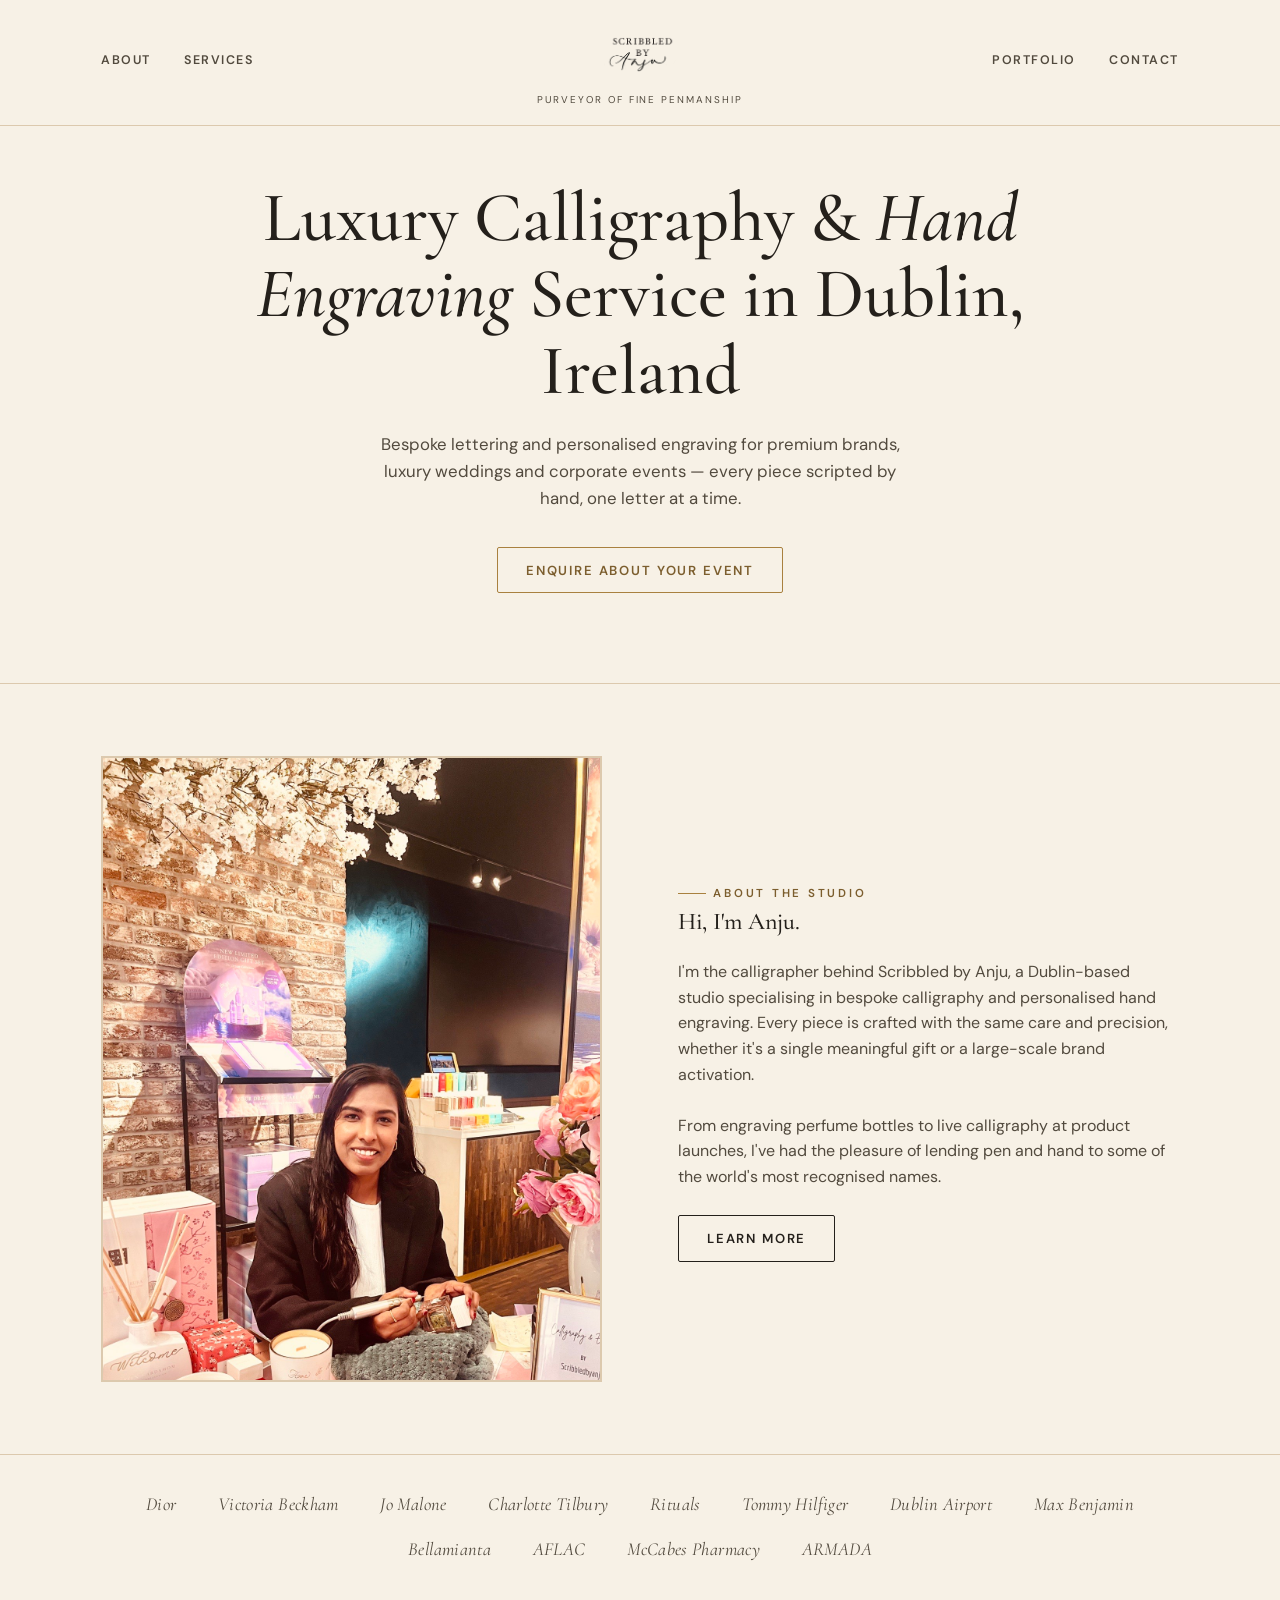
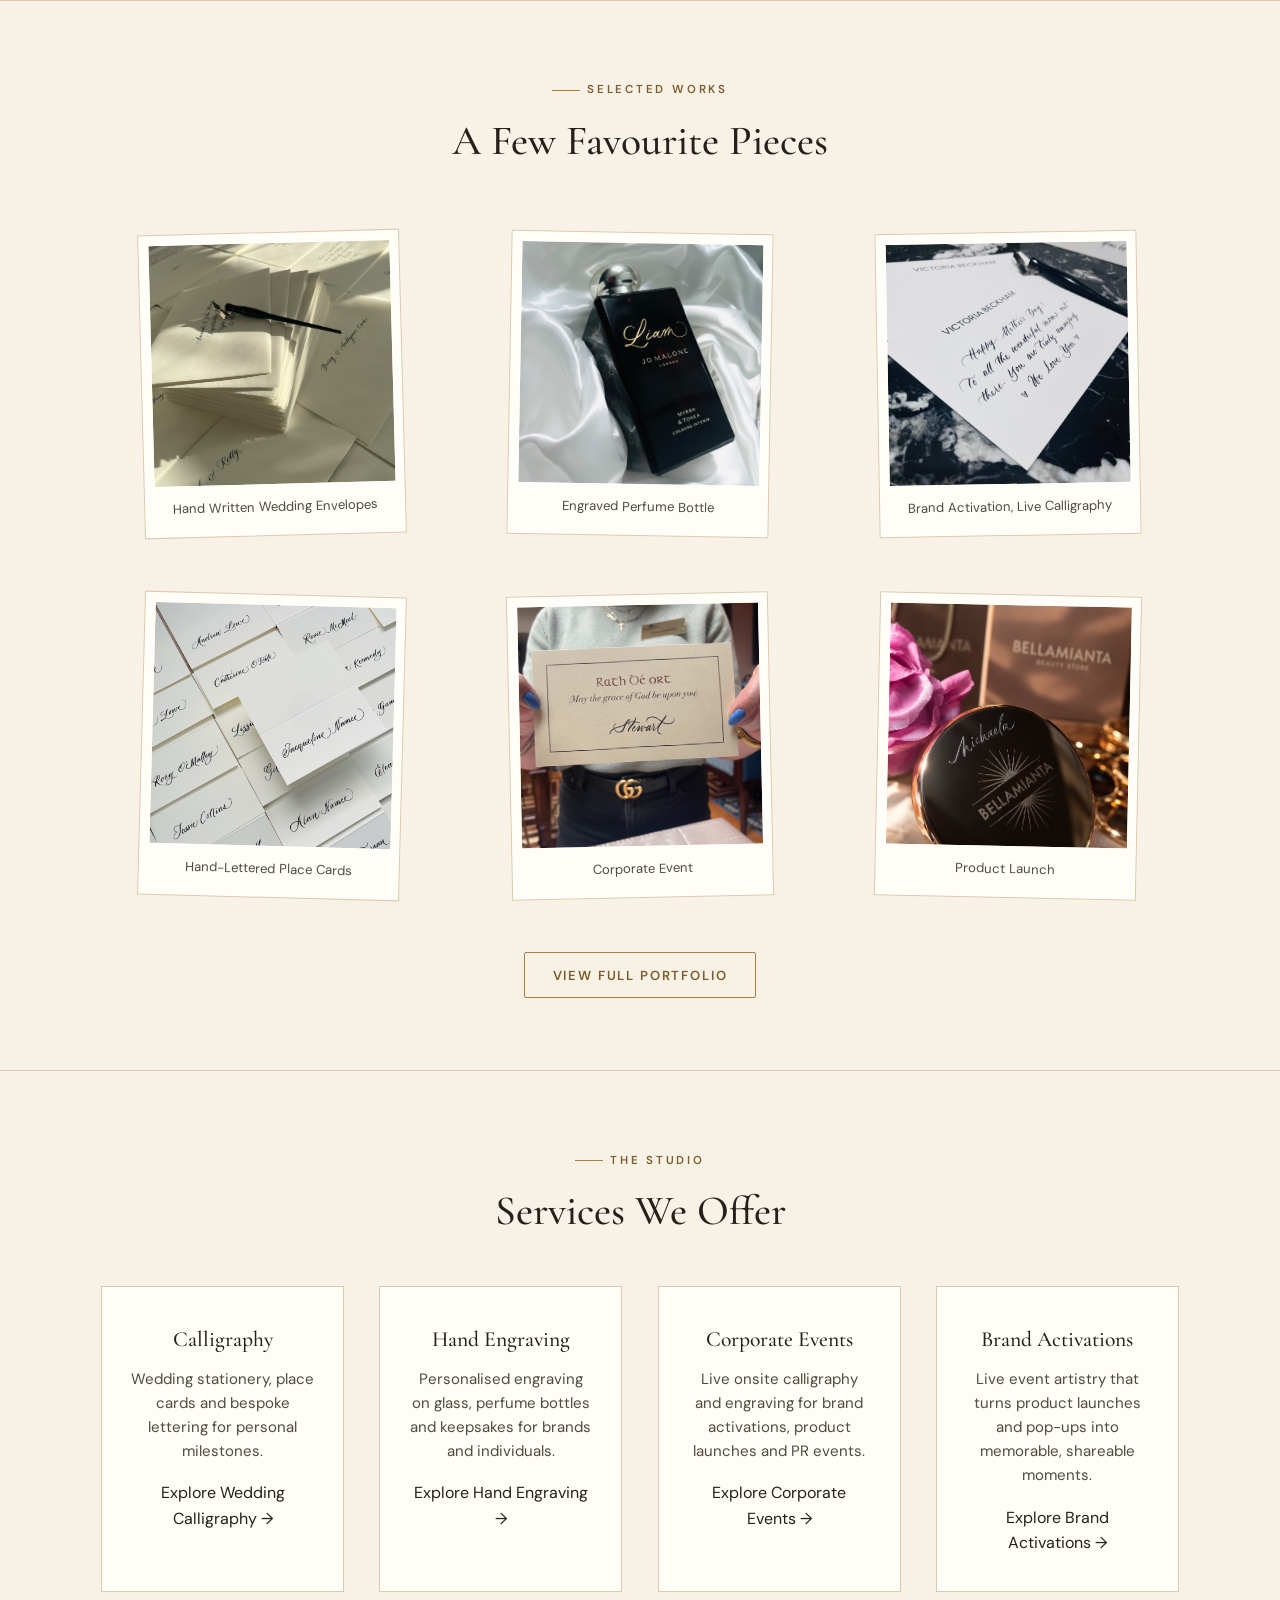
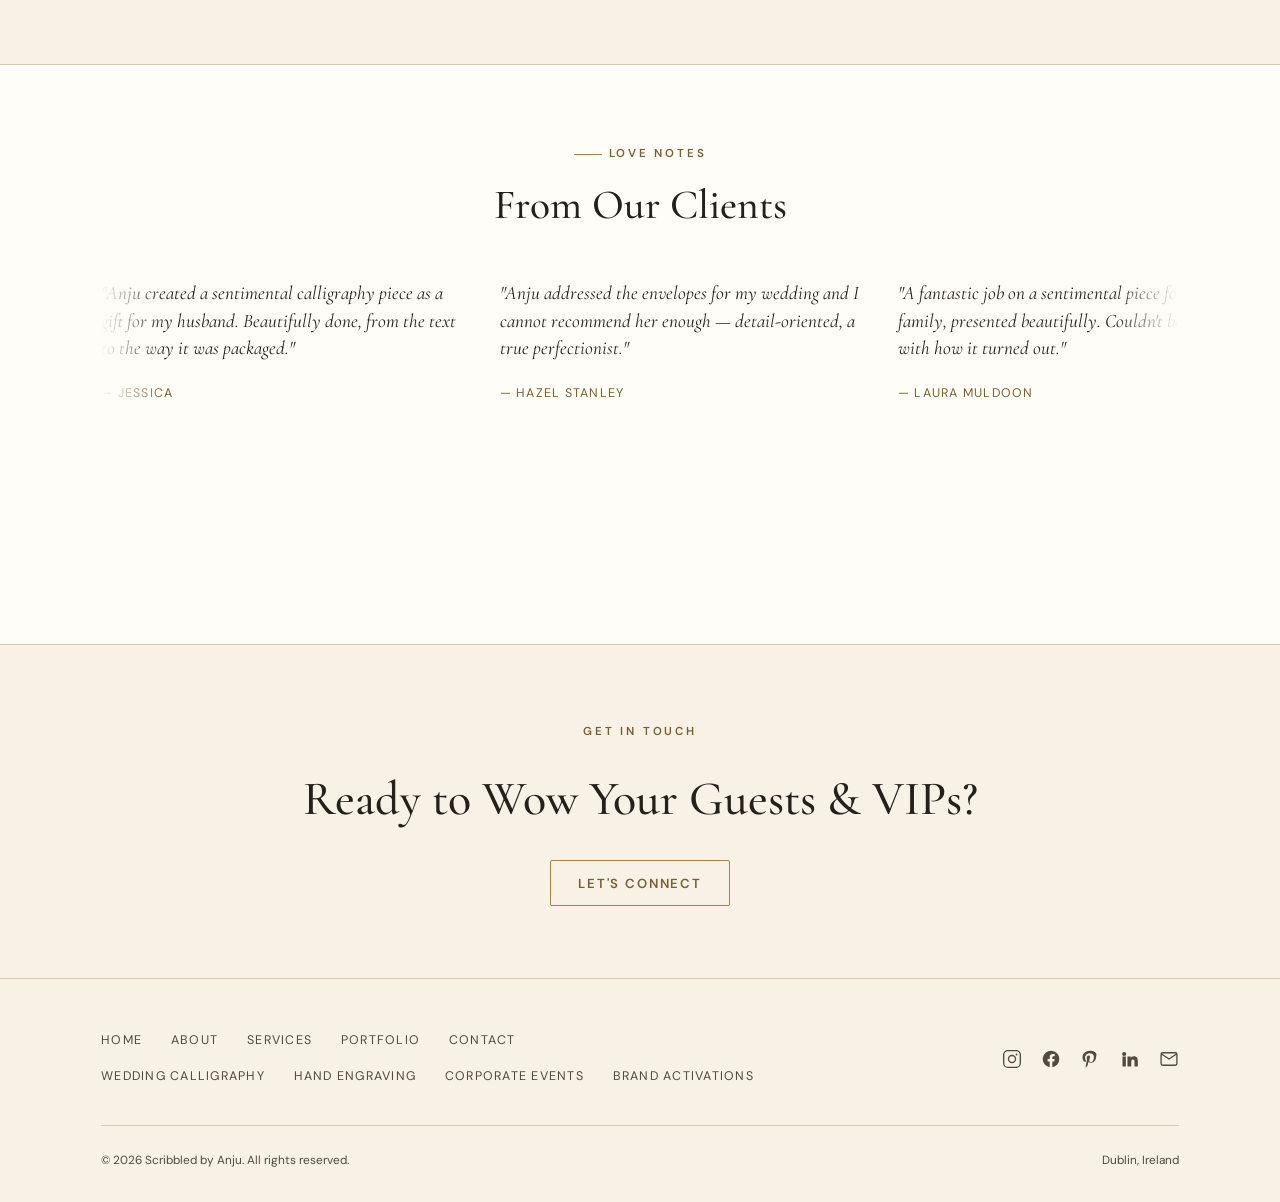
==== index.html @ 0cf523d5 "Add ARMADA to brand collaborators list" ====
<!doctype html>
<html lang="en">
<head>
<meta charset="UTF-8">
<meta name="viewport" content="width=device-width, initial-scale=1.0">
<!-- Google tag (gtag.js) -->
<script async src="https://www.googletagmanager.com/gtag/js?id=G-6YBCF7463E"></script>
<script>
  window.dataLayer = window.dataLayer || [];
  function gtag(){dataLayer.push(arguments);}
  gtag('js', new Date());
  gtag('config', 'G-6YBCF7463E');
</script>
<title>Scribbled by Anju — Luxury Calligraphy &amp; Hand Engraving</title>
<meta name="description" content="Bespoke calligraphy and hand engraving for Premium brands, Luxury weddings and Corporate Events. Based in Dublin, Ireland.">
<link rel="icon" type="image/png" href="assets/img/favicon.png">
<link rel="apple-touch-icon" href="assets/img/apple-touch-icon.png">
<meta property="og:type" content="website">
<meta property="og:site_name" content="Scribbled by Anju">
<meta property="og:title" content="Scribbled by Anju — Luxury Calligraphy &amp; Hand Engraving">
<meta property="og:description" content="Bespoke calligraphy and hand engraving for weddings, private clients and premium brands. Based in Dublin, Ireland.">
<meta property="og:image" content="https://www.scribbledbyanju.com/assets/img/downloaded/frontpage-live-event.jpg">
<meta property="og:url" content="https://www.scribbledbyanju.com/">
<meta name="twitter:card" content="summary_large_image">
<link rel="canonical" href="https://www.scribbledbyanju.com/">
<link rel="stylesheet" href="assets/css/style.css">
<script type="application/ld+json">
{
  "@context": "https://schema.org",
  "@type": "LocalBusiness",
  "@id": "https://www.scribbledbyanju.com/#business",
  "name": "Scribbled by Anju",
  "description": "Bespoke calligraphy and personalised hand engraving for premium brands, luxury weddings and corporate events. Based in Dublin, Ireland.",
  "image": "https://www.scribbledbyanju.com/assets/img/downloaded/frontpage-live-event.jpg",
  "logo": "https://www.scribbledbyanju.com/assets/img/downloaded/signature.jpg",
  "url": "https://www.scribbledbyanju.com/",
  "email": "hello@scribbledbyanju.com",
  "telephone": "+353892171814",
  "priceRange": "€€€",
  "areaServed": [
    { "@type": "City", "name": "Dublin" },
    { "@type": "Country", "name": "Ireland" }
  ],
  "address": {
    "@type": "PostalAddress",
    "addressLocality": "Newcastle",
    "addressRegion": "Co. Dublin",
    "addressCountry": "IE"
  },
  "geo": {
    "@type": "GeoCoordinates",
    "latitude": 53.2965,
    "longitude": -6.5305
  },
  "openingHoursSpecification": {
    "@type": "OpeningHoursSpecification",
    "dayOfWeek": ["Monday","Tuesday","Wednesday","Thursday","Friday","Saturday"],
    "opens": "09:00",
    "closes": "18:00"
  },
  "aggregateRating": {
    "@type": "AggregateRating",
    "ratingValue": "5.0",
    "reviewCount": "7"
  },
  "review": [
    {
      "@type": "Review",
      "reviewRating": { "@type": "Rating", "ratingValue": "5" },
      "author": { "@type": "Person", "name": "Jessica" },
      "reviewBody": "Anju created a sentimental calligraphy piece as a gift for my husband. Beautifully done, from the text to the way it was packaged."
    },
    {
      "@type": "Review",
      "reviewRating": { "@type": "Rating", "ratingValue": "5" },
      "author": { "@type": "Person", "name": "Hazel Stanley" },
      "reviewBody": "Anju addressed the envelopes for my wedding and I cannot recommend her enough — detail-oriented, a true perfectionist."
    },
    {
      "@type": "Review",
      "reviewRating": { "@type": "Rating", "ratingValue": "5" },
      "author": { "@type": "Person", "name": "Laura Muldoon" },
      "reviewBody": "A fantastic job on a sentimental piece for my family, presented beautifully. Couldn't be happier with how it turned out."
    },
    {
      "@type": "Review",
      "reviewRating": { "@type": "Rating", "ratingValue": "5" },
      "author": { "@type": "Person", "name": "Lincy KS" },
      "reviewBody": "Absolutely in love with this hand-engraved perfume! The detailing is so beautiful and personal — perfect as a birthday gift."
    },
    {
      "@type": "Review",
      "reviewRating": { "@type": "Rating", "ratingValue": "5" },
      "author": { "@type": "Person", "name": "Serah" },
      "reviewBody": "I was looking for something different and that's when I approached Anju to do my son's baptism invitation. It came out very well and received many enquiries."
    },
    {
      "@type": "Review",
      "reviewRating": { "@type": "Rating", "ratingValue": "5" },
      "author": { "@type": "Person", "name": "Anand Ashok" },
      "reviewBody": "Beautiful and elegant calligraphy! Anju's work is so creative and professional, perfect for any occasion."
    },
    {
      "@type": "Review",
      "reviewRating": { "@type": "Rating", "ratingValue": "5" },
      "author": { "@type": "Person", "name": "Yareli" },
      "reviewBody": "Anju personalised a water glass for every guest at our wedding, and the result was nothing short of extraordinary — our guests were absolutely floored! Planning our wedding in Ireland from the United States meant trusting vendors from afar, and she was an absolute dream to work with, professional, talented and genuinely invested in making our day special."
    }
  ],
  "sameAs": [
    "https://www.instagram.com/scribbledbyanju",
    "https://www.facebook.com/share/1Ez8Nd4Cek/",
    "https://in.pinterest.com/scribbledbyanju",
    "https://ie.linkedin.com/in/anju-aakash-aba3a1284"
  ]
}
</script>
<script type="application/ld+json">
{
  "@context": "https://schema.org",
  "@type": "WebSite",
  "name": "Scribbled by Anju",
  "url": "https://www.scribbledbyanju.com/"
}
</script>
<script type="application/ld+json">
{
  "@context": "https://schema.org",
  "@type": "BreadcrumbList",
  "itemListElement": [
    {
      "@type": "ListItem",
      "position": 1,
      "name": "Home",
      "item": "https://www.scribbledbyanju.com/"
    }
  ]
}
</script>
</head>
<body>

<header class="site-header">
  <div class="wrap header-inner">
    <div class="nav-group left">
      <a href="/about">About</a>
      <a href="/services">Services</a>
    </div>
    <a href="/" class="brand-mark">
      <span class="monogram monogram-logo"><img src="assets/img/downloaded/signature.jpg" alt="Scribbled by Anju logo" loading="lazy" width="600" height="300"></span>
      <span class="brand-sub">Purveyor of Fine Penmanship</span>
    </a>
    <div class="nav-group right">
      <a href="/portfolio">Portfolio</a>
      <a href="/contact">Contact</a>
    </div>
    <button class="nav-toggle" aria-label="Toggle menu"><span></span><span></span><span></span></button>
  </div>
</header>

<main>

  <section class="hero">
    <div class="wrap">
      <h1>Luxury Calligraphy &amp; <em>Hand Engraving</em> Service in Dublin, Ireland</h1>
      <p class="lede">Bespoke lettering and personalised engraving for premium brands, luxury weddings and corporate events — every piece scripted by hand, one letter at a time.</p>
      <a href="/contact" class="btn btn-gold">Enquire About Your Event</a>
    </div>
  </section>

  <hr class="divider">

  <section class="reveal">
    <div class="wrap split">
      <div class="media">
        <div class="ph ph-photo">
          <img src="assets/img/downloaded/brand-activation.jpg" alt="Anju at work, live event calligraphy" loading="lazy" width="1396" height="1600">
        </div>
      </div>
      <div class="copy">
        <span class="eyebrow">About the Studio</span>
        <h2>Hi, I'm Anju.</h2>
        <p>I'm the calligrapher behind Scribbled by Anju, a Dublin-based studio specialising in bespoke calligraphy and personalised hand engraving. Every piece is crafted with the same care and precision, whether it's a single meaningful gift or a large-scale brand activation.</p>
        <p>From engraving perfume bottles to live calligraphy at product launches, I've had the pleasure of lending pen and hand to some of the world's most recognised names.</p>
        <a href="/services" class="btn">Learn More</a>
      </div>
    </div>
  </section>

  <section class="press-strip reveal">
    <div class="wrap">
      <span>Dior</span>
      <span>Victoria Beckham</span>
      <span>Jo Malone</span>
      <span>Charlotte Tilbury</span>
      <span>Rituals</span>
      <span>Tommy Hilfiger</span>
      <span>Dublin Airport</span>
      <span>Max Benjamin</span>
      <span>Bellamianta</span>
      <span>AFLAC</span>
      <span>McCabes Pharmacy</span>
      <span>ARMADA</span>
    </div>
  </section>

  <section class="reveal">
    <div class="wrap">
      <div class="section-head" style="text-align:center;">
        <span class="eyebrow" style="justify-content:center;">Selected Works</span>
        <h2>A Few Favourite Pieces</h2>
      </div>
      <div class="works-grid">
        <figure class="work-card" style="--tilt:-1.5deg;">
          <div class="ph ph-photo"><img src="assets/img/downloaded/wedding-envelopes-calligraphy.jpg" alt="Wedding envelope calligraphy" loading="lazy" width="1200" height="1600"></div>
          <figcaption>Hand Written Wedding Envelopes</figcaption>
        </figure>
        <figure class="work-card" style="--tilt:1deg;">
          <div class="ph ph-photo"><img src="assets/img/downloaded/hand-engraved-perfume-bottle.jpg" alt="Engraved perfume bottle" loading="lazy" width="1200" height="1600"></div>
          <figcaption>Engraved Perfume Bottle</figcaption>
        </figure>
        <figure class="work-card" style="--tilt:-1deg;">
          <div class="ph ph-photo"><img src="assets/img/downloaded/live-calligraphy-brand-activation.jpg" alt="Live calligraphy at a brand activation event in Dublin" loading="lazy" width="1271" height="1600"></div>
          <figcaption>Brand Activation, Live Calligraphy</figcaption>
        </figure>
        <figure class="work-card" style="--tilt:1.5deg;">
          <div class="ph ph-photo"><img src="assets/img/downloaded/calligraphy-place-card.jpg" alt="Hand-lettered place cards" loading="lazy" width="1600" height="1600"></div>
          <figcaption>Hand-Lettered Place Cards</figcaption>
        </figure>
        <figure class="work-card" style="--tilt:-1.2deg;">
          <div class="ph ph-photo"><img src="assets/img/downloaded/corporate-event.jpg" alt="Corporate event calligraphy and gifting in Ireland" loading="lazy" width="1600" height="1200"></div>
          <figcaption>Corporate Event</figcaption>
        </figure>
        <figure class="work-card" style="--tilt:1.2deg;">
          <div class="ph ph-photo"><img src="assets/img/downloaded/product-launch-dublin.jpg" alt="Product launch in Dublin" loading="lazy" width="1066" height="1600"></div>
          <figcaption>Product Launch</figcaption>
        </figure>
      </div>
      <div style="text-align:center; margin-top:2.4rem;">
        <a href="/portfolio" class="btn btn-gold">View Full Portfolio</a>
      </div>
    </div>
  </section>

  <hr class="divider">

  <section class="reveal">
    <div class="wrap">
      <div class="section-head" style="text-align:center;">
        <span class="eyebrow" style="justify-content:center;">The Studio</span>
        <h2>Services We Offer</h2>
      </div>
      <div class="services-grid cols-4">
        <div class="service-card">
          <h3>Calligraphy</h3>
          <p>Wedding stationery, place cards and bespoke lettering for personal milestones.</p>
          <a href="/wedding-calligraphy">Explore Wedding Calligraphy →</a>
        </div>
        <div class="service-card">
          <h3>Hand Engraving</h3>
          <p>Personalised engraving on glass, perfume bottles and keepsakes for brands and individuals.</p>
          <a href="/hand-engraving">Explore Hand Engraving →</a>
        </div>
        <div class="service-card">
          <h3>Corporate Events</h3>
          <p>Live onsite calligraphy and engraving for brand activations, product launches and PR events.</p>
          <a href="/corporate-events">Explore Corporate Events →</a>
        </div>
        <div class="service-card">
          <h3>Brand Activations</h3>
          <p>Live event artistry that turns product launches and pop-ups into memorable, shareable moments.</p>
          <a href="/brand-activations">Explore Brand Activations →</a>
        </div>
      </div>
    </div>
  </section>

  <section class="testimonial-strip reveal">
    <div class="wrap">
      <div class="section-head" style="text-align:center;">
        <span class="eyebrow" style="justify-content:center;">Love Notes</span>
        <h2>From Our Clients</h2>
      </div>
      <div class="reviews-carousel" aria-label="Client reviews">
        <div class="reviews-track">
          <div class="t-card">
            <blockquote>"Anju created a sentimental calligraphy piece as a gift for my husband. Beautifully done, from the text to the way it was packaged."</blockquote>
            <cite>— Jessica</cite>
          </div>
          <div class="t-card">
            <blockquote>"Anju addressed the envelopes for my wedding and I cannot recommend her enough — detail-oriented, a true perfectionist."</blockquote>
            <cite>— Hazel Stanley</cite>
          </div>
          <div class="t-card">
            <blockquote>"A fantastic job on a sentimental piece for my family, presented beautifully. Couldn't be happier with how it turned out."</blockquote>
            <cite>— Laura Muldoon</cite>
          </div>
          <div class="t-card">
            <blockquote>"Absolutely in love with this hand-engraved perfume! ✨ The detailing is so beautiful and personal — perfect as a birthday gift. Thank you for turning something simple into such a meaningful keepsake. Highly recommended!"</blockquote>
            <cite>— Lincy KS</cite>
          </div>
          <div class="t-card">
            <blockquote>"I was looking for something different and that's when I approached Anju to do my son's baptism invitation. Thank you for your time & effort — your dedication is truly appreciated! It came out very well and received many enquiries."</blockquote>
            <cite>— Serah</cite>
          </div>
          <div class="t-card">
            <blockquote>"Beautiful and elegant calligraphy! Anju's work is so creative and professional, perfect for any occasion. Highly recommended!"</blockquote>
            <cite>— Anand Ashok</cite>
          </div>
          <div class="t-card">
            <blockquote>"Anju personalised a water glass for every guest at our wedding, and the result was nothing short of extraordinary — our guests were absolutely floored! Planning our wedding in Ireland from the United States meant trusting vendors from afar, and she was an absolute dream to work with, professional, talented and genuinely invested in making our day special. Thank you, Anju, for creating something our guests will treasure."</blockquote>
            <cite>— Yareli</cite>
          </div>
        </div>
      </div>
    </div>
  </section>

  <section class="cta-band reveal">
    <div class="wrap">
      <span class="eyebrow">Get in Touch</span>
      <h2>Ready to Wow Your Guests &amp; VIPs?</h2>
      <a href="/contact" class="btn btn-gold">Let's Connect</a>
    </div>
  </section>

</main>

<footer class="site-footer">
  <div class="wrap">
    <div class="footer-grid">
      <div class="footer-nav-col">
        <nav class="footer-nav" aria-label="Footer">
          <a href="/">Home</a>
          <a href="/about">About</a>
          <a href="/services">Services</a>
          <a href="/portfolio">Portfolio</a>
          <a href="/contact">Contact</a>
        </nav>
        <nav class="footer-services" aria-label="Our Services">
          <a href="/wedding-calligraphy">Wedding Calligraphy</a>
          <a href="/hand-engraving">Hand Engraving</a>
          <a href="/corporate-events">Corporate Events</a>
          <a href="/brand-activations">Brand Activations</a>
        </nav>
      </div>
      <div class="footer-social">
        <a href="https://www.instagram.com/scribbledbyanju" target="_blank" rel="noopener" aria-label="Instagram">
          <svg viewBox="0 0 24 24" width="20" height="20" fill="none" stroke="currentColor" stroke-width="1.6" stroke-linecap="round" stroke-linejoin="round"><rect x="2" y="2" width="20" height="20" rx="5"/><circle cx="12" cy="12" r="4.2"/><circle cx="17.4" cy="6.6" r="1.1" fill="currentColor" stroke="none"/></svg>
        </a>
        <a href="https://www.facebook.com/share/1Ez8Nd4Cek/" target="_blank" rel="noopener" aria-label="Facebook">
          <svg viewBox="0 0 24 24" width="20" height="20" fill="currentColor"><path d="M22 12a10 10 0 1 0-11.56 9.88v-6.99H7.9V12h2.54V9.8c0-2.5 1.49-3.89 3.77-3.89 1.09 0 2.24.2 2.24.2v2.46h-1.26c-1.24 0-1.63.77-1.63 1.56V12h2.78l-.44 2.89h-2.34v6.99A10 10 0 0 0 22 12z"/></svg>
        </a>
        <a href="https://in.pinterest.com/scribbledbyanju" target="_blank" rel="noopener" aria-label="Pinterest">
          <svg viewBox="0 0 24 24" width="20" height="20" fill="currentColor"><path d="M12 2C6.5 2 3 5.6 3 9.9c0 2.6 1 4.9 3.1 5.8.3.1.6 0 .7-.4l.3-1.1c.1-.3 0-.5-.2-.7-.6-.7-.9-1.5-.9-2.7 0-2.9 2.2-5.6 5.8-5.6 3.2 0 4.9 1.9 4.9 4.5 0 3.4-1.5 6.2-3.7 6.2-1.2 0-2.2-1-1.9-2.3.3-1.5.9-3 .9-4.1 0-.9-.5-1.7-1.6-1.7-1.3 0-2.3 1.3-2.3 3.1 0 1.1.4 1.9.4 1.9l-1.5 6.3c-.3 1.3-.1 2.9 0 3.1 0 .1.2.1.3 0 .1-.2 1.7-2.1 2.2-4l.8-3.1c.4.8 1.6 1.5 2.8 1.5 3.7 0 6.3-3.4 6.3-7.9C21 5.1 17.8 2 12 2z"/></svg>
        </a>
        <a href="https://ie.linkedin.com/in/anju-aakash-aba3a1284" target="_blank" rel="noopener" aria-label="LinkedIn">
          <svg viewBox="0 0 24 24" width="20" height="20" fill="currentColor"><path d="M4.98 3.5a2.5 2.5 0 1 1 0 5 2.5 2.5 0 0 1 0-5zM3 9h4v12H3zM9 9h3.8v1.7h.05c.53-1 1.83-2.05 3.77-2.05 4.03 0 4.78 2.65 4.78 6.1V21h-4v-5.4c0-1.29-.02-2.95-1.8-2.95-1.8 0-2.07 1.4-2.07 2.85V21H9z"/></svg>
        </a>
        <a href="mailto:hello@scribbledbyanju.com" aria-label="Email">
          <svg viewBox="0 0 24 24" width="20" height="20" fill="none" stroke="currentColor" stroke-width="1.6" stroke-linecap="round" stroke-linejoin="round"><rect x="2.5" y="4.5" width="19" height="15" rx="2"/><path d="m3 6 9 6 9-6"/></svg>
        </a>
      </div>
    </div>
    <div class="footer-bottom">
      <span>© 2026 Scribbled by Anju. All rights reserved.</span>
      <span>Dublin, Ireland</span>
    </div>
  </div>
</footer>

<script src="assets/js/main.js"></script>
</body>
</html>
---- assets/css/style.css ----
/* =========================================================
   Scribbled by Anju — shared styles
   Palette: ivory + antique gold, Lumière-inspired
   Type: Cormorant Garamond (display) + DM Sans (body/utility)
   ========================================================= */

@import url('https://fonts.googleapis.com/css2?family=Cormorant+Garamond:ital,wght@0,400;0,500;0,600;1,400;1,500&family=DM+Sans:wght@400;500;600&display=swap');

:root{
  --ivory:      #F7F1E6;
  --paper:      #FFFDF8;
  --ink:        #24201B;
  --ink-soft:   #524A3E;
  --gold:       #A9813F;
  --gold-deep:  #7C5E2E;
  --line:       #DCC9AE;

  --display: 'Cormorant Garamond', Georgia, serif;
  --body:    'DM Sans', -apple-system, BlinkMacSystemFont, sans-serif;

  --maxw: 1180px;
  --pad: clamp(1.25rem, 4vw, 4rem);
}

*,*::before,*::after{ box-sizing:border-box; }
html{ scroll-behavior:smooth; }
body{
  margin:0;
  background:var(--ivory);
  color:var(--ink);
  font-family:var(--body);
  font-size:16px;
  line-height:1.6;
  -webkit-font-smoothing:antialiased;
}

@media (prefers-reduced-motion: reduce){
  html{ scroll-behavior:auto; }
  *,*::before,*::after{ animation-duration:0.001ms !important; animation-iteration-count:1 !important; transition-duration:0.001ms !important; }
}

img{ max-width:100%; display:block; }
a{ color:inherit; text-decoration:none; }
button{ font-family:inherit; }

.wrap{ max-width:var(--maxw); margin-inline:auto; padding-inline:var(--pad); }

h1,h2,h3{ font-family:var(--display); font-weight:500; margin:0; color:var(--ink); }

.eyebrow{
  display:inline-flex; align-items:center; gap:.6em;
  font-family:var(--body); font-size:.72rem; font-weight:600;
  letter-spacing:.24em; text-transform:uppercase; color:var(--gold-deep);
}
.eyebrow::before{ content:''; width:28px; height:1px; background:var(--gold); }

.btn{
  display:inline-block; padding:.9em 2.1em;
  font-family:var(--body); font-size:.82rem; font-weight:600;
  letter-spacing:.14em; text-transform:uppercase;
  border:1px solid var(--ink); color:var(--ink);
  border-radius:2px; transition:background .35s ease, color .35s ease, border-color .35s ease;
}
.btn:hover{ background:var(--ink); color:var(--ivory); }
.btn.btn-gold{ border-color:var(--gold); color:var(--gold-deep); }
.btn.btn-gold:hover{ background:var(--gold); border-color:var(--gold); color:var(--paper); }

:focus-visible{ outline:2px solid var(--gold-deep); outline-offset:3px; }

/* ---------- Header ---------- */
.site-header{
  position:sticky; top:0; z-index:50;
  background:rgba(247,241,230,.92); backdrop-filter:blur(6px);
  border-bottom:1px solid var(--line);
}
.header-inner{
  display:flex; align-items:center; justify-content:space-between;
  padding-block:1.1rem; gap:1rem;
}
.nav-group{ display:flex; gap:2.1rem; flex:1; }
.nav-group.right{ justify-content:flex-end; }
.nav-group a{
  font-size:.78rem; letter-spacing:.12em; text-transform:uppercase; font-weight:600;
  color:var(--ink-soft); position:relative; padding-bottom:4px;
}
.nav-group a::after{
  content:''; position:absolute; left:0; bottom:0; width:0; height:1px;
  background:var(--gold-deep); transition:width .3s ease;
}
.nav-group a:hover::after, .nav-group a.active::after{ width:100%; }
.nav-group a.active{ color:var(--ink); }

.brand-mark{ display:flex; flex-direction:column; align-items:center; gap:.15rem; }
.brand-mark .monogram{
  width:44px; height:44px; border:1px solid var(--gold); border-radius:50%;
  display:flex; align-items:center; justify-content:center;
  font-family:var(--display); font-style:italic; font-size:1.35rem; color:var(--gold-deep);
  overflow:hidden;
}
.brand-mark .monogram-logo{ width:72px; height:72px; overflow:visible; border:none; }
.brand-mark .monogram-logo img{ width:100%; height:100%; object-fit:contain; }
.brand-mark .brand-name{
  font-family:var(--display); font-size:1.02rem; letter-spacing:.06em; color:var(--ink);
  white-space:nowrap;
}
.brand-mark .brand-sub{
  font-size:.62rem; letter-spacing:.2em; text-transform:uppercase; color:var(--ink-soft);
}

.nav-toggle{ display:none; background:none; border:none; cursor:pointer; padding:.4rem; }
.nav-toggle span{ display:block; width:24px; height:1px; background:var(--ink); margin:6px 0; transition:transform .3s, opacity .3s; }

@media (max-width: 860px){
  .nav-group{ display:none; }
  .nav-toggle{ display:block; order:3; }
  .header-inner{ flex-wrap:wrap; }
  .brand-mark{ flex:1; align-items:center; text-align:center; }
  .header-inner.mobile-open .nav-group{
    display:flex; flex-basis:100%; order:4;
    flex-direction:column; align-items:center;
    gap:1.2rem; padding:1.2rem 0;
  }
  .header-inner.mobile-open .nav-group.left{
    border-top:1px solid var(--line); padding-bottom:0;
  }
  .header-inner.mobile-open .nav-group.right{
    justify-content:center; padding-top:0;
    border-bottom:1px solid var(--line);
  }
}

/* ---------- Hero ---------- */
.hero{
  position:relative; padding-block:clamp(2rem,6vh,4rem) clamp(3.5rem,10vh,7rem);
  text-align:center; overflow:hidden;
}
.hero .eyebrow{ justify-content:center; margin-bottom:1.4rem; }
.hero .eyebrow::before{ display:none; }
.hero h1{
  font-size:clamp(2.4rem, 6vw, 4.4rem); line-height:1.08; max-width:24ch; margin-inline:auto;
}
.hero h1 em{ font-style:italic; color:inherit; }
.hero p.lede{
  max-width:46ch; margin:1.4rem auto 2.2rem; color:var(--ink-soft); font-size:1.05rem;
}

/* ---------- Sections ---------- */
section{ padding-block:clamp(3.5rem, 8vh, 6rem); }
.section-head{ margin-bottom:2.6rem; }
.section-head h2{ font-size:clamp(1.9rem,4vw,2.6rem); margin-top:.5rem; }
.divider{ height:1px; background:var(--line); border:none; margin:0; }

.split{
  display:grid; grid-template-columns:1fr 1fr; gap:clamp(2rem,6vw,5rem); align-items:center;
}
.split.reverse .media{ order:2; }
@media (max-width:800px){
  .split{ grid-template-columns:1fr; }
  .split.reverse .media{ order:0; }
}
.split .copy p{ color:var(--ink-soft); margin:1.1rem 0 1.6rem; }

/* ---------- FAQ accordion ---------- */
.faq-list{ max-width:760px; margin:0 auto; display:flex; flex-direction:column; gap:.75rem; }
.faq-item{
  border:1px solid var(--line); background:var(--paper); padding:1.1rem 1.4rem;
}
.faq-item summary{
  cursor:pointer; list-style:none; font-family:var(--display); font-size:1.25rem;
  color:var(--ink); display:flex; align-items:center; justify-content:space-between; gap:1rem;
}
.faq-item summary::-webkit-details-marker{ display:none; }
.faq-item summary::after{
  content:"+"; font-family:var(--body); font-size:1.4rem; color:var(--gold); flex:none; line-height:1;
}
.faq-item[open] summary::after{ content:"\2212"; }
.faq-item p{ color:var(--ink-soft); margin:.9rem 0 0; }

/* placeholder image block — swap for real photography */
.ph{
  position:relative; aspect-ratio:4/5; background:
    linear-gradient(135deg, var(--paper), var(--ivory));
  border:1px solid var(--line);
  display:flex; align-items:center; justify-content:center; overflow:hidden;
}
.ph.wide{ aspect-ratio:16/10; }
.ph.square{ aspect-ratio:1/1; }
.ph::before{
  content:''; position:absolute; inset:10px; border:1px solid var(--line);
}
.ph .ph-label{
  font-family:var(--body); font-size:.68rem; letter-spacing:.14em; text-transform:uppercase;
  color:var(--gold-deep); text-align:center; padding:0 1rem;
}
.ph .ph-label small{ display:block; font-size:.62rem; color:var(--ink-soft); margin-top:.4rem; letter-spacing:.08em; text-transform:none; }
.ph.ph-photo{ padding:0; }
.ph.ph-photo::before{ inset:0; z-index:1; pointer-events:none; }
.ph.ph-photo img{ width:100%; height:100%; object-fit:cover; }

/* press / brand strip */
.press-strip{
  border-top:1px solid var(--line); border-bottom:1px solid var(--line);
  padding-block:2.2rem;
}
.press-strip .wrap{
  display:flex; flex-wrap:wrap; justify-content:center; gap:1rem 2.6rem;
}
.press-strip span{
  font-family:var(--display); font-style:italic; font-size:1.15rem; color:var(--ink-soft);
  letter-spacing:.02em;
}

/* works grid */
.works-grid{
  display:grid; grid-template-columns:repeat(3,1fr); gap:1.6rem;
}
@media (max-width:900px){ .works-grid{ grid-template-columns:repeat(2,1fr); } }
@media (max-width:560px){ .works-grid{ grid-template-columns:1fr; } }
.work-card{ background:var(--paper); padding:.6rem .6rem 1.1rem; border:1px solid var(--line);
  transform:rotate(var(--tilt,0deg)); transition:transform .35s ease, box-shadow .35s ease; }
.work-card:hover{ transform:rotate(0deg) translateY(-4px); box-shadow:0 18px 30px -20px rgba(36,32,27,.35); }
.work-card .ph{ aspect-ratio:1/1; border:none; }
.work-card .ph::before{ inset:0; border:none; }
.work-card figcaption{ padding:.8rem .3rem 0; font-size:.82rem; color:var(--ink-soft); text-align:center; }

/* services cards */
.services-grid{ display:grid; grid-template-columns:repeat(3,1fr); gap:2.2rem; }
.services-grid.cols-4{ grid-template-columns:repeat(4,1fr); }
@media (max-width:1000px){ .services-grid.cols-4{ grid-template-columns:repeat(2,1fr); } }
@media (min-width:801px){
  .services-grid.center-last > :last-child{ grid-column:1 / -1; justify-self:center; width:calc((100% - 4.4rem)/3); }
}
@media (max-width:800px){ .services-grid{ grid-template-columns:1fr; } }
.service-card{
  padding:2.2rem 1.8rem; border:1px solid var(--line); background:var(--paper);
  text-align:center; transition:border-color .3s ease, transform .3s ease;
}
.service-card:hover{ border-color:var(--gold); transform:translateY(-4px); }
.service-card .glyph{
  width:52px; height:52px; margin:0 auto 1.2rem; border:1px solid var(--gold);
  border-radius:50%; display:flex; align-items:center; justify-content:center;
  color:var(--gold-deep); font-family:var(--display); font-style:italic; font-size:1.3rem;
}
.service-card h3{ font-size:1.35rem; margin-bottom:.6rem; }
.service-card p{ color:var(--ink-soft); font-size:.94rem; margin:0 0 1.1rem; }

/* testimonials */
.testimonial-strip{ background:var(--paper); border-top:1px solid var(--line); border-bottom:1px solid var(--line); }
.t-track{ display:grid; grid-template-columns:repeat(3,1fr); gap:2.4rem; }
@media (max-width:900px){ .t-track{ grid-template-columns:1fr; } }
.t-card blockquote{ margin:0 0 1rem; font-family:var(--display); font-size:1.2rem; font-style:italic; line-height:1.45; }
.t-card cite{ font-style:normal; font-size:.78rem; letter-spacing:.1em; text-transform:uppercase; color:var(--gold-deep); }

/* CTA band */
.cta-band{ text-align:center; }
.cta-band h2{ font-size:clamp(1.6rem,4vw,3rem); max-width:none; white-space:nowrap; margin:0 auto 1.4rem; }
.cta-band .eyebrow{ justify-content:center; margin-bottom:1.2rem; }
.cta-band .eyebrow::before{ display:none; }

/* contact */
.contact-grid{ display:grid; grid-template-columns:1fr 1fr; gap:clamp(2rem,6vw,5rem); }
.contact-grid .contact-form{ order:-1; }
@media (max-width:800px){ .contact-grid{ grid-template-columns:1fr; } }
.contact-info dt{ font-size:.72rem; letter-spacing:.16em; text-transform:uppercase; color:var(--gold-deep); margin-top:1.6rem; }
.contact-info dt:first-child{ margin-top:0; }
.contact-info dd{ margin:.35rem 0 0; font-family:var(--display); font-size:1.25rem; }
.contact-info dd .phone-number{ font-variant-numeric:lining-nums; font-feature-settings:"lnum" 1, "tnum" 1; letter-spacing:.03em; }
.contact-info dd.social-icons{ display:flex; gap:1.1rem; align-items:center; }
.contact-info dd.social-icons a{ color:var(--gold-deep); display:inline-flex; transition:color .3s ease, transform .3s ease; }
.contact-info dd.social-icons a:hover{ color:var(--gold); transform:translateY(-2px); }

.field{ margin-bottom:1.3rem; }
.field label{ display:block; font-size:.72rem; letter-spacing:.12em; text-transform:uppercase; color:var(--ink-soft); margin-bottom:.5rem; }
.field input, .field textarea{
  width:100%; border:1px solid var(--line); background:var(--paper); padding:.85rem 1rem;
  font-family:var(--body); font-size:.95rem; color:var(--ink); border-radius:2px;
}
.field textarea{ min-height:130px; resize:vertical; }
.field input:focus, .field textarea:focus{ outline:none; border-color:var(--gold-deep); }

/* footer */
.site-footer{ border-top:1px solid var(--line); padding-block:3.2rem 2rem; }
.footer-grid{ display:flex; flex-wrap:wrap; justify-content:space-between; gap:2.4rem; margin-bottom:2.4rem; }
.footer-nav-col{ display:flex; flex-direction:column; }
.footer-nav{ display:flex; flex-wrap:wrap; gap:1.8rem; }
.footer-nav a{ font-size:.78rem; letter-spacing:.1em; text-transform:uppercase; color:var(--ink-soft); }
.footer-nav a:hover{ color:var(--gold-deep); }
.footer-services{ display:flex; flex-wrap:wrap; gap:1.8rem; margin-top:1rem; }
.footer-services a{ font-size:.78rem; letter-spacing:.1em; text-transform:uppercase; color:var(--ink-soft); }
.footer-services a:hover{ color:var(--gold-deep); }
.footer-social{ display:flex; gap:1.2rem; align-items:center; }
.footer-social a{ color:var(--ink-soft); display:inline-flex; transition:color .3s ease, transform .3s ease; }
.footer-social a:hover{ color:var(--gold-deep); transform:translateY(-2px); }
.footer-bottom{ display:flex; flex-wrap:wrap; justify-content:space-between; gap:1rem; font-size:.74rem; color:var(--ink-soft); padding-top:1.6rem; border-top:1px solid var(--line); }

/* reveal on scroll */
.reveal{ opacity:0; transform:translateY(18px); transition:opacity .7s ease, transform .7s ease; }
.reveal.is-visible{ opacity:1; transform:none; }

/* toast popup (form success) */
.toast{
  position:fixed; left:50%; bottom:2.4rem; transform:translate(-50%, 1rem);
  background:var(--ink); color:var(--paper);
  font-family:var(--body); font-size:.9rem; letter-spacing:.04em;
  padding:1rem 1.8rem; border-radius:3px; z-index:200;
  box-shadow:0 18px 40px -18px rgba(36,32,27,.5);
  opacity:0; transition:opacity .5s ease, transform .5s ease; pointer-events:none;
}
.toast.is-visible{ opacity:1; transform:translate(-50%, 0); }

/* page hero (interior pages) */
.page-hero{ text-align:center; padding-block:clamp(3rem,8vh,5rem) 2rem; }
.page-hero h1{ font-size:clamp(2.2rem,5vw,3.4rem); }
.page-hero p{ color:var(--ink-soft); max-width:52ch; margin:1rem auto 0; }

/* compact service cards (tighter grid, smaller padding) */
.services-grid.compact{ gap:1rem; }
.services-grid.compact .service-card{ padding:1.1rem 1.2rem; }
.services-grid.compact .service-card h3{ font-size:1.1rem; margin:0; }
.services-grid.compact .service-card p{ font-size:.9rem; margin-top:.4rem; }
.services-grid.compact.centered{
  grid-template-columns:repeat(6,1fr);
}
.services-grid.compact.centered .service-card{ grid-column:span 2; text-align:center; }
/* 2nd row (last two of five) centered: 3+2 layout */
.services-grid.compact.centered .service-card:nth-child(4){ grid-column:2 / span 2; }
.services-grid.compact.centered .service-card:nth-child(5){ grid-column:4 / span 2; }
@media (max-width:800px){
  .services-grid.compact.centered{ grid-template-columns:1fr; }
  .services-grid.compact.centered .service-card,
  .services-grid.compact.centered .service-card:nth-child(4),
  .services-grid.compact.centered .service-card:nth-child(5){ grid-column:auto; }
}

/* how-it-works numbered timeline */
.steps-timeline{
  list-style:none; margin:2.6rem 0 0; padding:0;
  display:grid; grid-template-columns:repeat(4,1fr); gap:1.6rem;
  position:relative;
}
.steps-timeline .step{
  position:relative; text-align:center; padding:0 .6rem;
}
/* connecting line across the top row of numbers */
.steps-timeline .step::before{
  content:""; position:absolute; top:26px; left:calc(-50% + 26px); right:calc(50% + 26px);
  height:1px; background:var(--line);
}
.steps-timeline .step:first-child::before{ display:none; }
.steps-timeline .step-num{
  display:flex; align-items:center; justify-content:center;
  width:52px; height:52px; margin:0 auto 1rem;
  border-radius:50%; border:1px solid var(--gold);
  background:var(--paper); color:var(--gold-deep);
  font-family:var(--display); font-size:1.35rem; position:relative; z-index:1;
}
.steps-timeline .step h3{ font-size:1.1rem; }
.steps-timeline .step p{ color:var(--ink-soft); font-size:.92rem; margin-top:.4rem; }
@media (max-width:800px){
  .steps-timeline{ grid-template-columns:1fr; gap:0; text-align:left; }
  .steps-timeline .step{
    display:grid; grid-template-columns:52px 1fr; column-gap:1.1rem;
    text-align:left; padding:0 0 1.8rem 0;
  }
  .steps-timeline .step-num{ margin:0; grid-row:1 / span 2; }
  .steps-timeline .step h3{ align-self:center; }
  /* vertical connecting line down the left */
  .steps-timeline .step::before{
    display:block; content:""; top:52px; bottom:0; left:26px; right:auto;
    width:1px; height:auto;
  }
  .steps-timeline .step:first-child::before{ display:block; }
  .steps-timeline .step:last-child::before{ display:none; }
}

/* Auto-scrolling carousel */
.auto-carousel{
  overflow:hidden;
  width:100%;
  margin-top:2.4rem;
  -webkit-mask-image:linear-gradient(90deg, transparent, #000 8%, #000 92%, transparent);
  mask-image:linear-gradient(90deg, transparent, #000 8%, #000 92%, transparent);
}
.auto-carousel-track{
  display:flex;
  gap:1.6rem;
  width:max-content;
  animation:auto-scroll 32s linear infinite;
}
.auto-carousel:hover .auto-carousel-track{ animation-play-state:paused; }
.auto-slide{
  flex:0 0 auto;
  width:min(420px, 78vw);
  aspect-ratio:4 / 3;
  border-radius:4px;
  overflow:hidden;
  border:1px solid var(--line);
}
.auto-slide img{
  width:100%;
  height:100%;
  object-fit:cover;
  object-position:center;
  display:block;
}
.auto-slide img.crop-ring-box{
  object-position:center 30%;
}
@keyframes auto-scroll{
  from{ transform:translateX(0); }
  to{ transform:translateX(calc(-50% - 0.8rem)); }
}
@media (prefers-reduced-motion:reduce){
  .auto-carousel-track{ animation:none; }
}

/* Auto-scrolling reviews carousel */
.reviews-carousel{
  overflow:hidden;
  margin-top:2.4rem;
  -webkit-mask-image:linear-gradient(90deg, transparent, #000 6%, #000 94%, transparent);
  mask-image:linear-gradient(90deg, transparent, #000 6%, #000 94%, transparent);
}
.reviews-track{
  display:flex;
  gap:2.4rem;
  width:max-content;
  animation:reviews-scroll 45s linear infinite;
}
.reviews-carousel:hover .reviews-track{ animation-play-state:paused; }
.reviews-track .t-card{
  flex:0 0 auto;
  width:min(360px, 80vw);
}
@keyframes reviews-scroll{
  from{ transform:translateX(0); }
  to{ transform:translateX(calc(-50% - 1.2rem)); }
}
@media (prefers-reduced-motion:reduce){
  .reviews-track{ animation:none; }
}
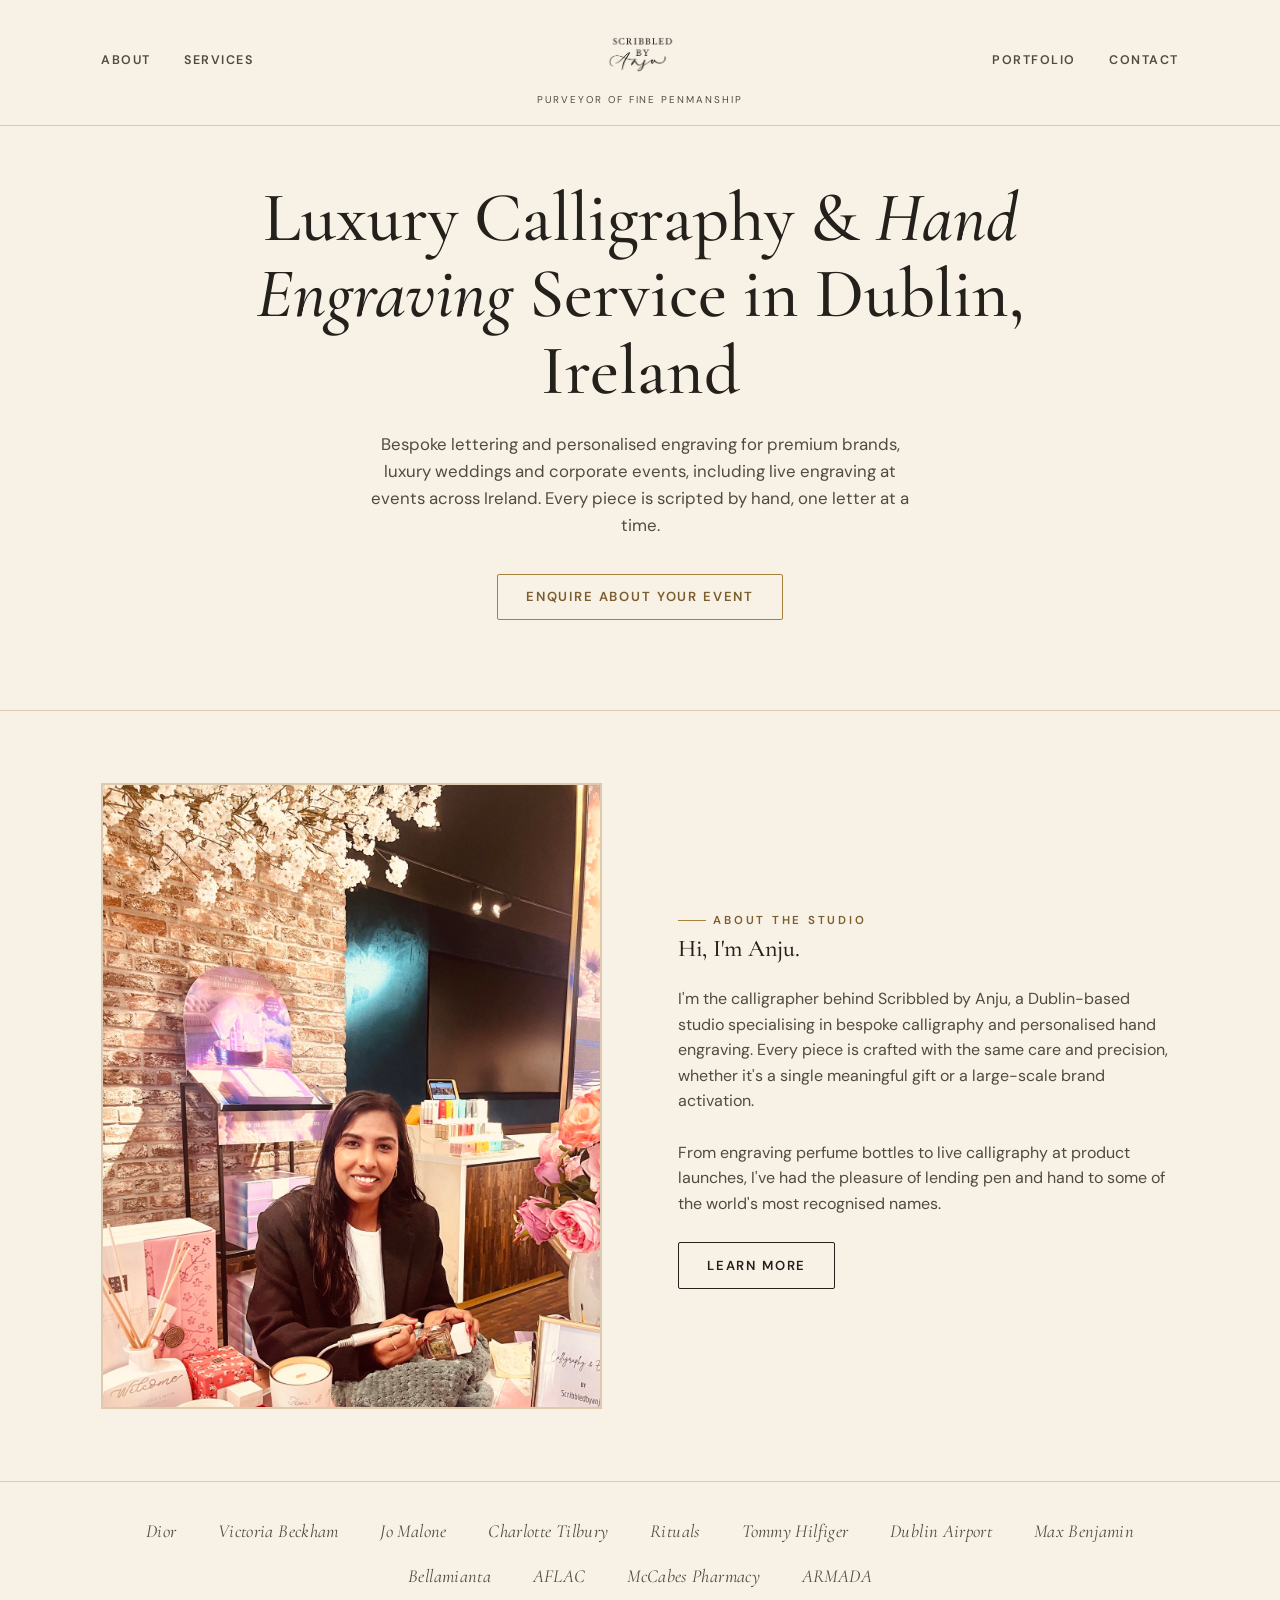
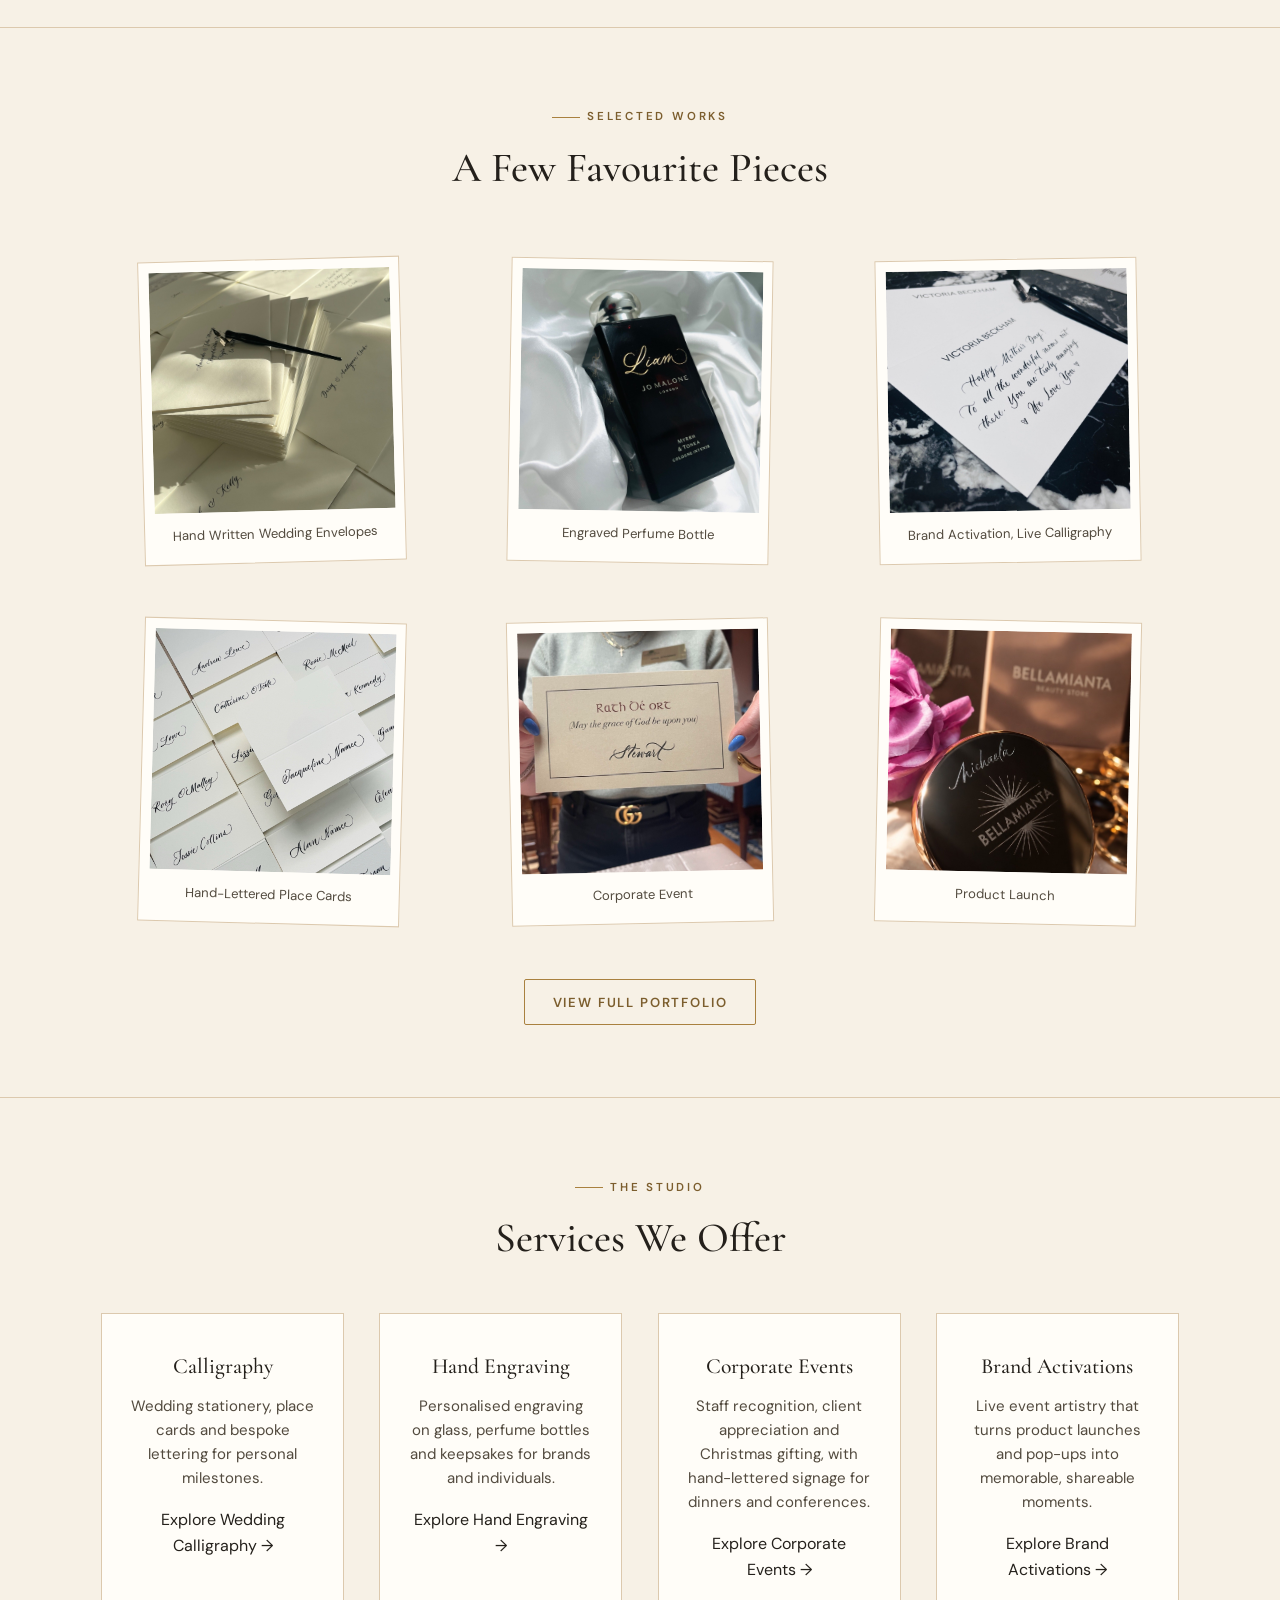
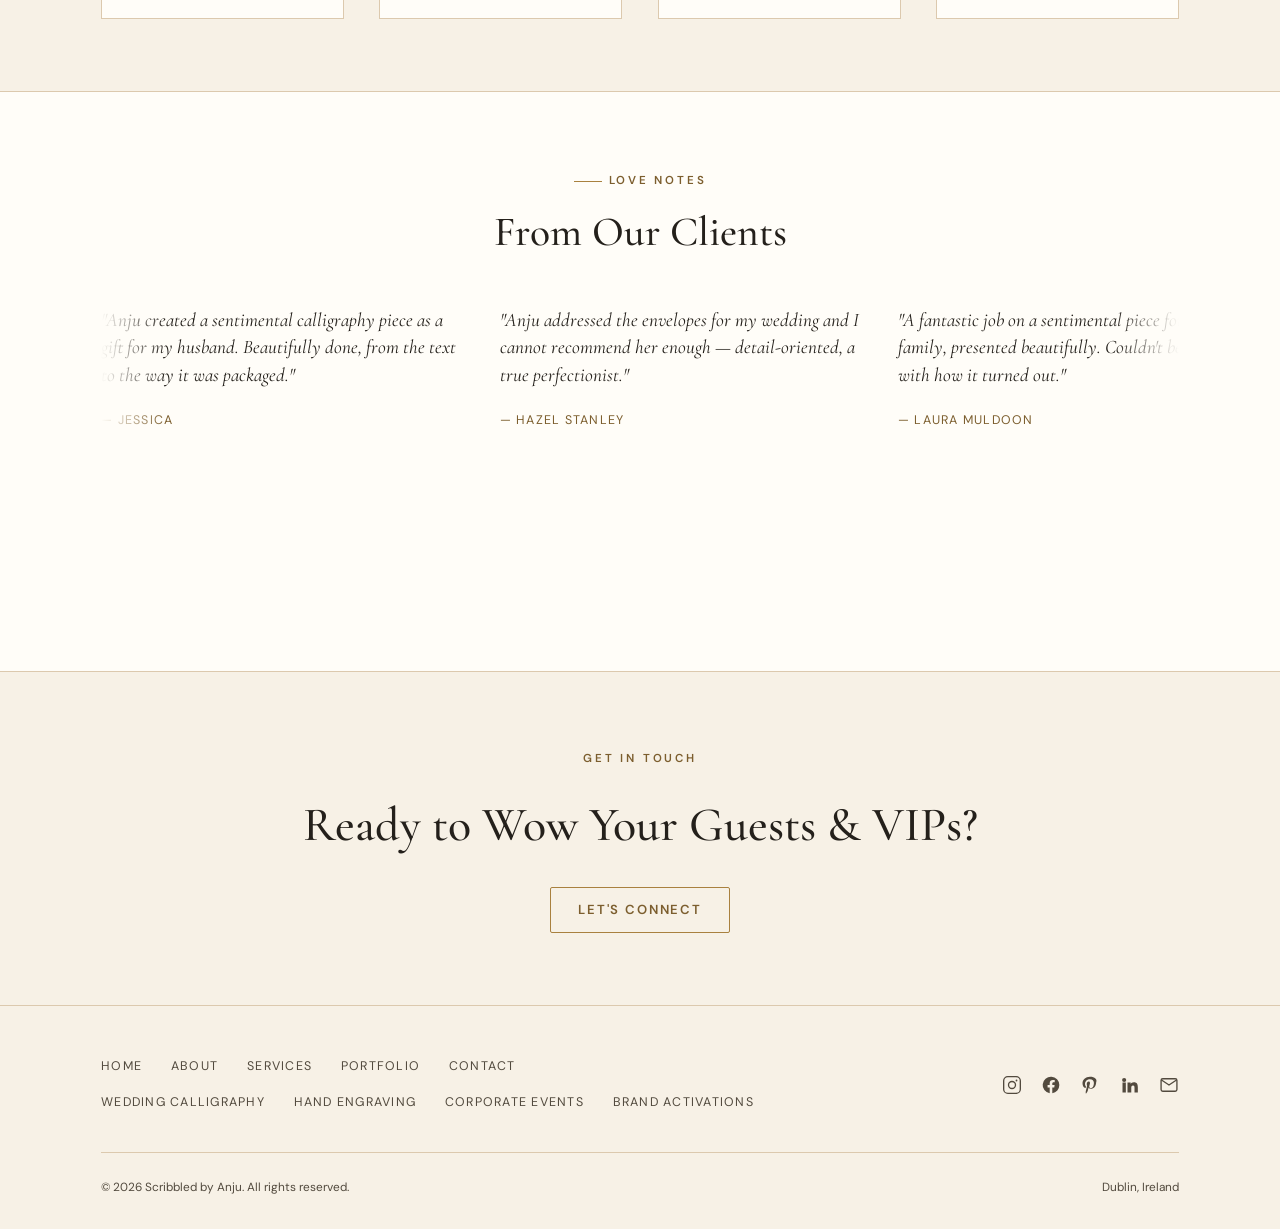
==== commit 0347fc36: "Update homepage and hand-engraving page copy, titles and meta descriptions" ====
--- a/index.html
+++ b/index.html
@@ -11,14 +11,14 @@
   gtag('js', new Date());
   gtag('config', 'G-6YBCF7463E');
 </script>
-<title>Scribbled by Anju — Luxury Calligraphy &amp; Hand Engraving</title>
-<meta name="description" content="Bespoke calligraphy and hand engraving for Premium brands, Luxury weddings and Corporate Events. Based in Dublin, Ireland.">
+<title>Scribbled by Anju — Luxury Calligraphy &amp; Hand Engraving, Dublin</title>
+<meta name="description" content="Bespoke calligraphy and hand engraving for premium brands, luxury weddings and corporate events. Live engraving and calligraphy across Dublin and Ireland.">
 <link rel="icon" type="image/png" href="assets/img/favicon.png">
 <link rel="apple-touch-icon" href="assets/img/apple-touch-icon.png">
 <meta property="og:type" content="website">
 <meta property="og:site_name" content="Scribbled by Anju">
-<meta property="og:title" content="Scribbled by Anju — Luxury Calligraphy &amp; Hand Engraving">
-<meta property="og:description" content="Bespoke calligraphy and hand engraving for weddings, private clients and premium brands. Based in Dublin, Ireland.">
+<meta property="og:title" content="Scribbled by Anju — Luxury Calligraphy &amp; Hand Engraving, Dublin">
+<meta property="og:description" content="Bespoke calligraphy and hand engraving for premium brands, luxury weddings and corporate events. Live engraving and calligraphy across Dublin and Ireland.">
 <meta property="og:image" content="https://www.scribbledbyanju.com/assets/img/downloaded/frontpage-live-event.jpg">
 <meta property="og:url" content="https://www.scribbledbyanju.com/">
 <meta name="twitter:card" content="summary_large_image">
@@ -163,7 +163,7 @@
   <section class="hero">
     <div class="wrap">
       <h1>Luxury Calligraphy &amp; <em>Hand Engraving</em> Service in Dublin, Ireland</h1>
-      <p class="lede">Bespoke lettering and personalised engraving for premium brands, luxury weddings and corporate events — every piece scripted by hand, one letter at a time.</p>
+      <p class="lede">Bespoke lettering and personalised engraving for premium brands, luxury weddings and corporate events, including live engraving at events across Ireland. Every piece is scripted by hand, one letter at a time.</p>
       <a href="/contact" class="btn btn-gold">Enquire About Your Event</a>
     </div>
   </section>
@@ -263,7 +263,7 @@
         </div>
         <div class="service-card">
           <h3>Corporate Events</h3>
-          <p>Live onsite calligraphy and engraving for brand activations, product launches and PR events.</p>
+          <p>Staff recognition, client appreciation and Christmas gifting, with hand-lettered signage for dinners and conferences.</p>
           <a href="/corporate-events">Explore Corporate Events →</a>
         </div>
         <div class="service-card">
--- a/assets/css/style.css
+++ b/assets/css/style.css
@@ -196,6 +196,9 @@
 .ph.ph-photo{ padding:0; }
 .ph.ph-photo::before{ inset:0; z-index:1; pointer-events:none; }
 .ph.ph-photo img{ width:100%; height:100%; object-fit:cover; }
+.ph.ph-photo.ph-contain{ background:var(--ivory); }
+.ph.ph-photo.ph-contain img{ object-fit:contain; object-position:center; }
+.ph.ph-photo.no-frame::before{ display:none; }
 
 /* press / brand strip */
 .press-strip{
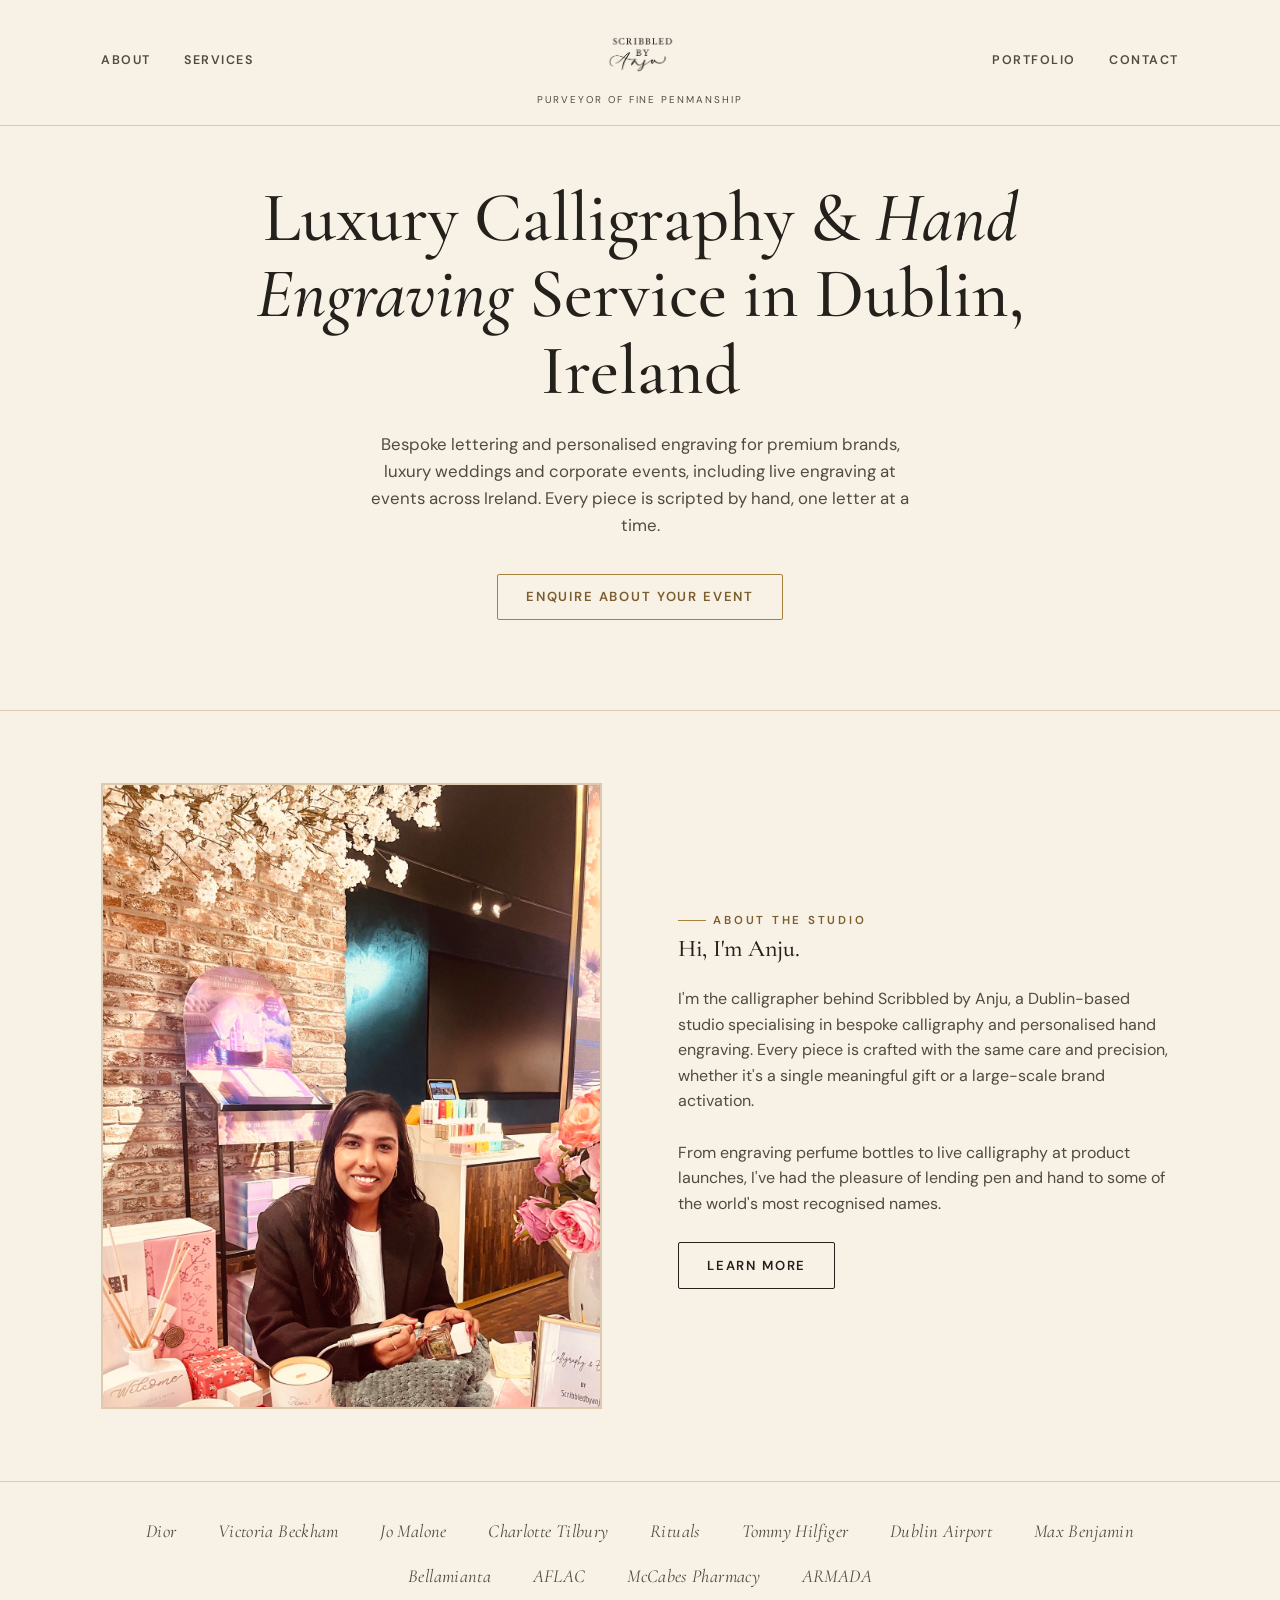
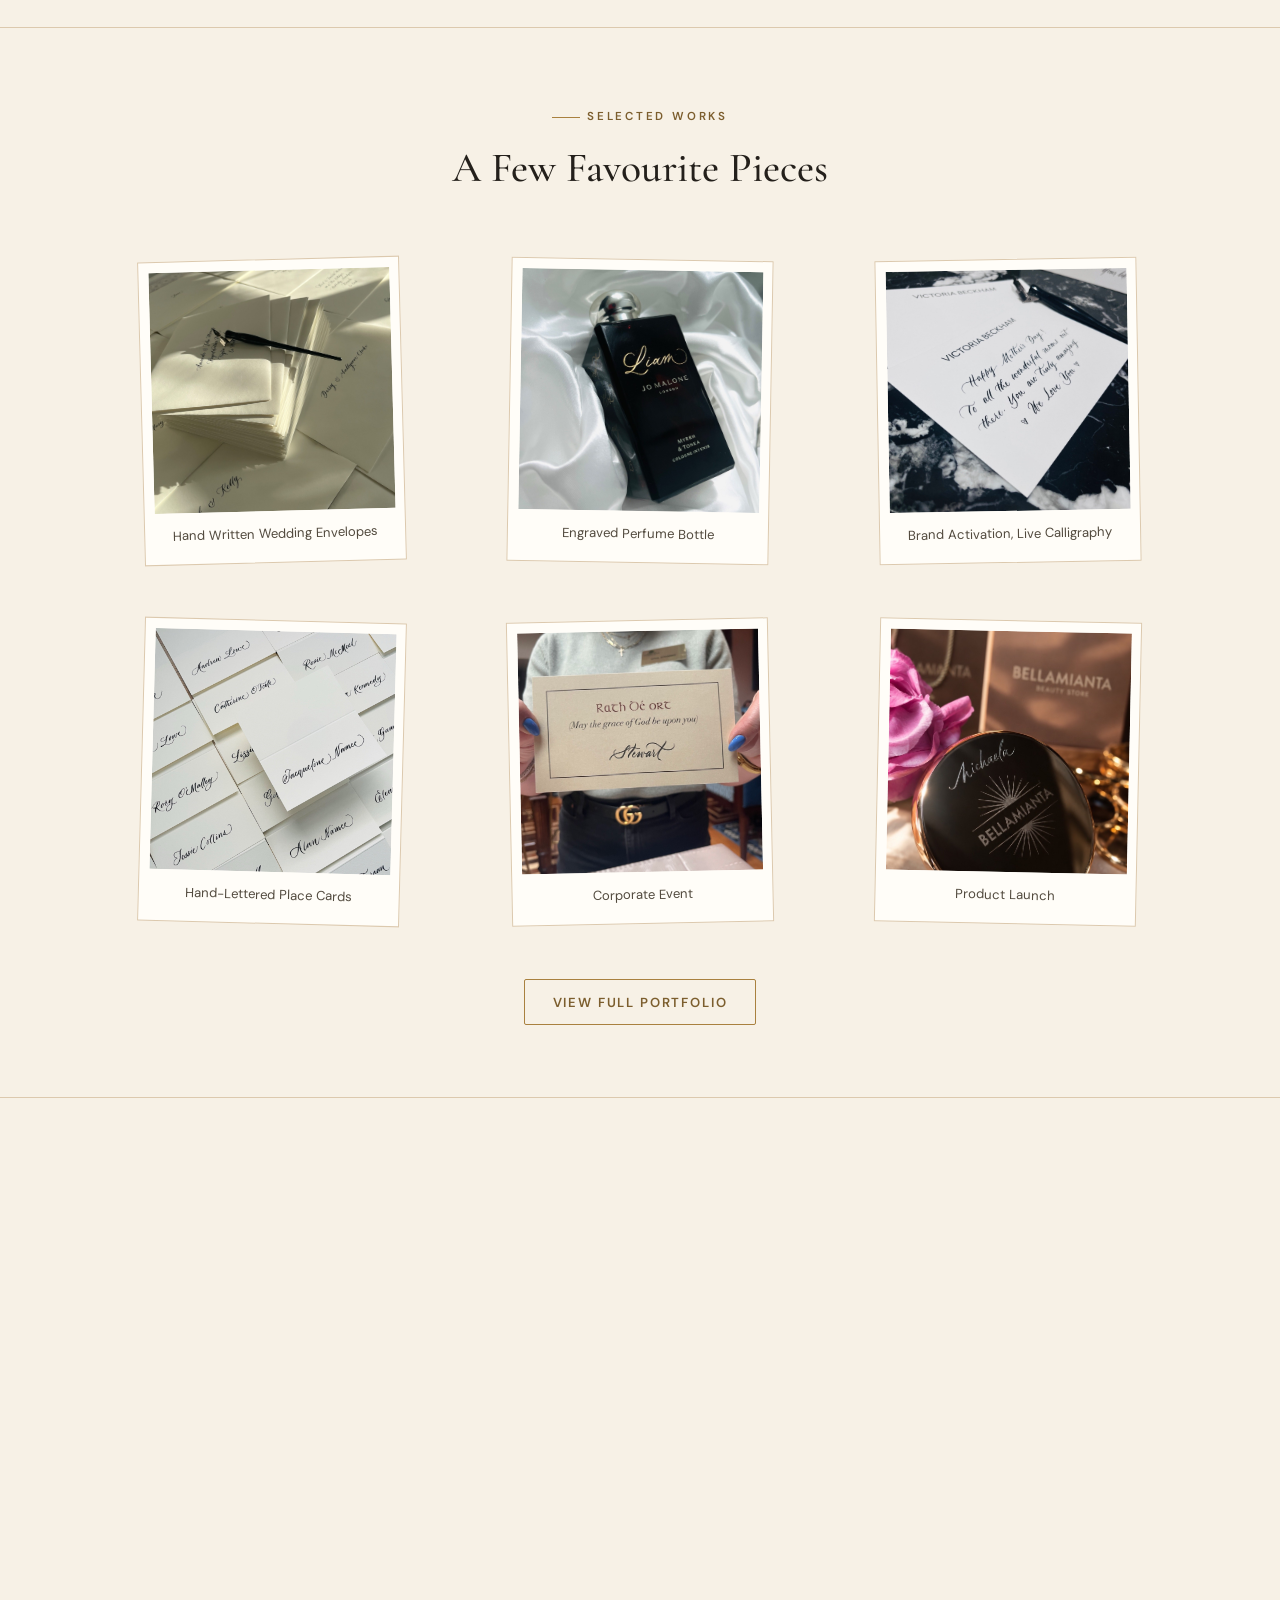
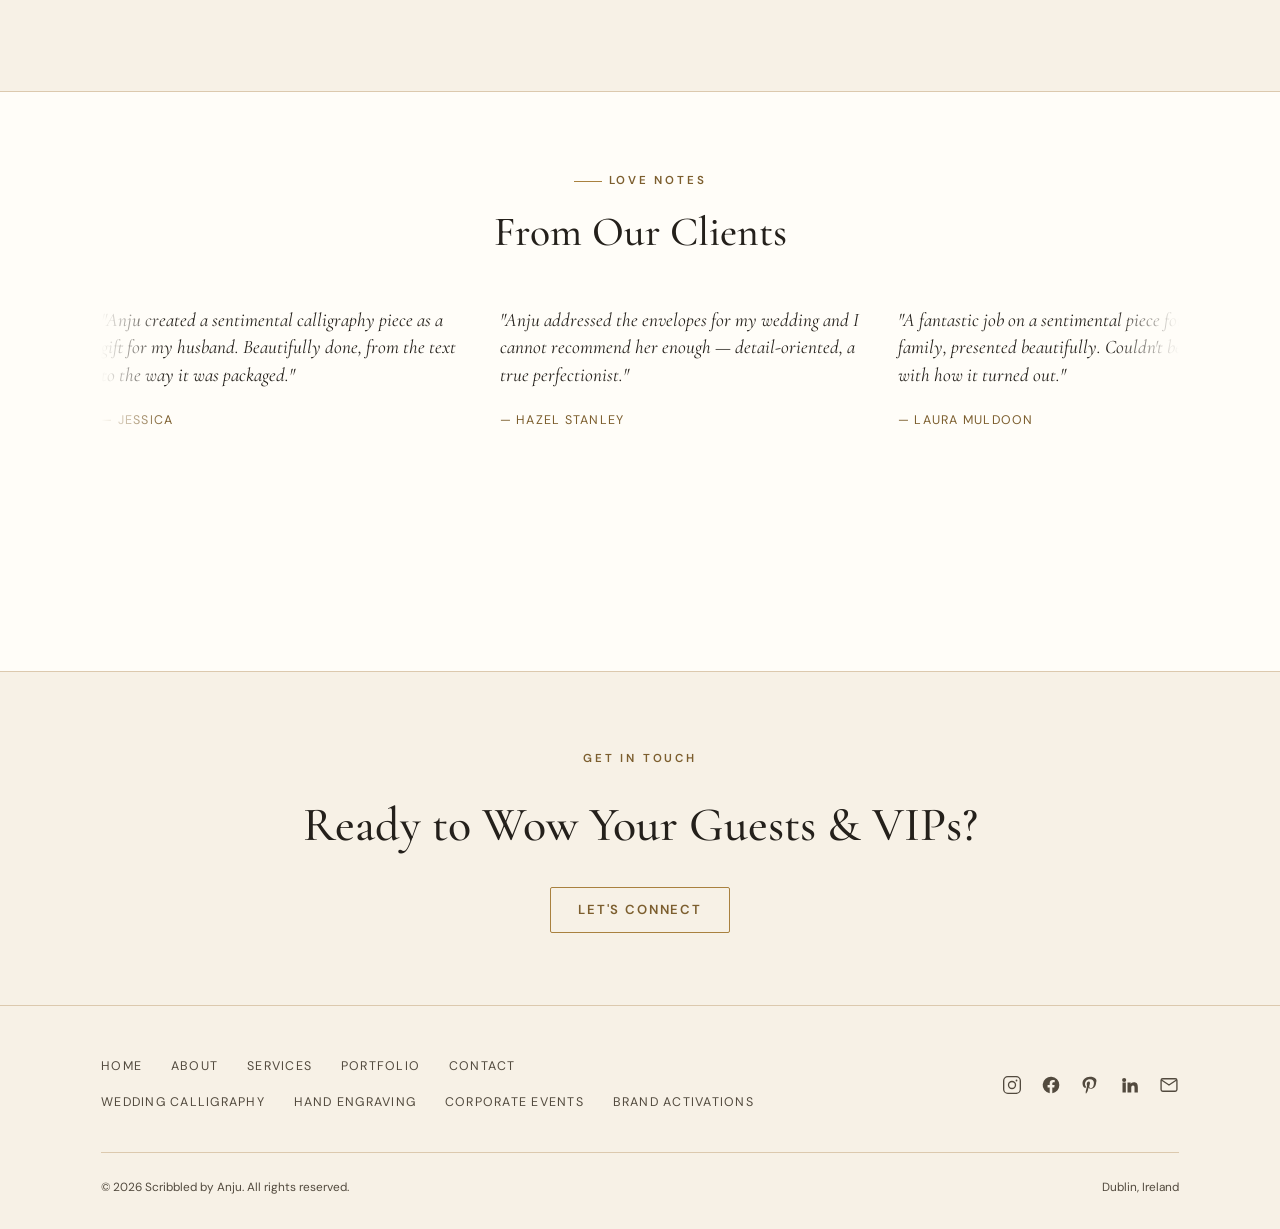
==== commit 9ef06ec9: "Simplify Corporate Events card copy on homepage" ====
--- a/index.html
+++ b/index.html
@@ -263,7 +263,7 @@
         </div>
         <div class="service-card">
           <h3>Corporate Events</h3>
-          <p>Staff recognition, client appreciation and Christmas gifting, with hand-lettered signage for dinners and conferences.</p>
+          <p>Staff recognition, client appreciation and Christmas gifting.</p>
           <a href="/corporate-events">Explore Corporate Events →</a>
         </div>
         <div class="service-card">
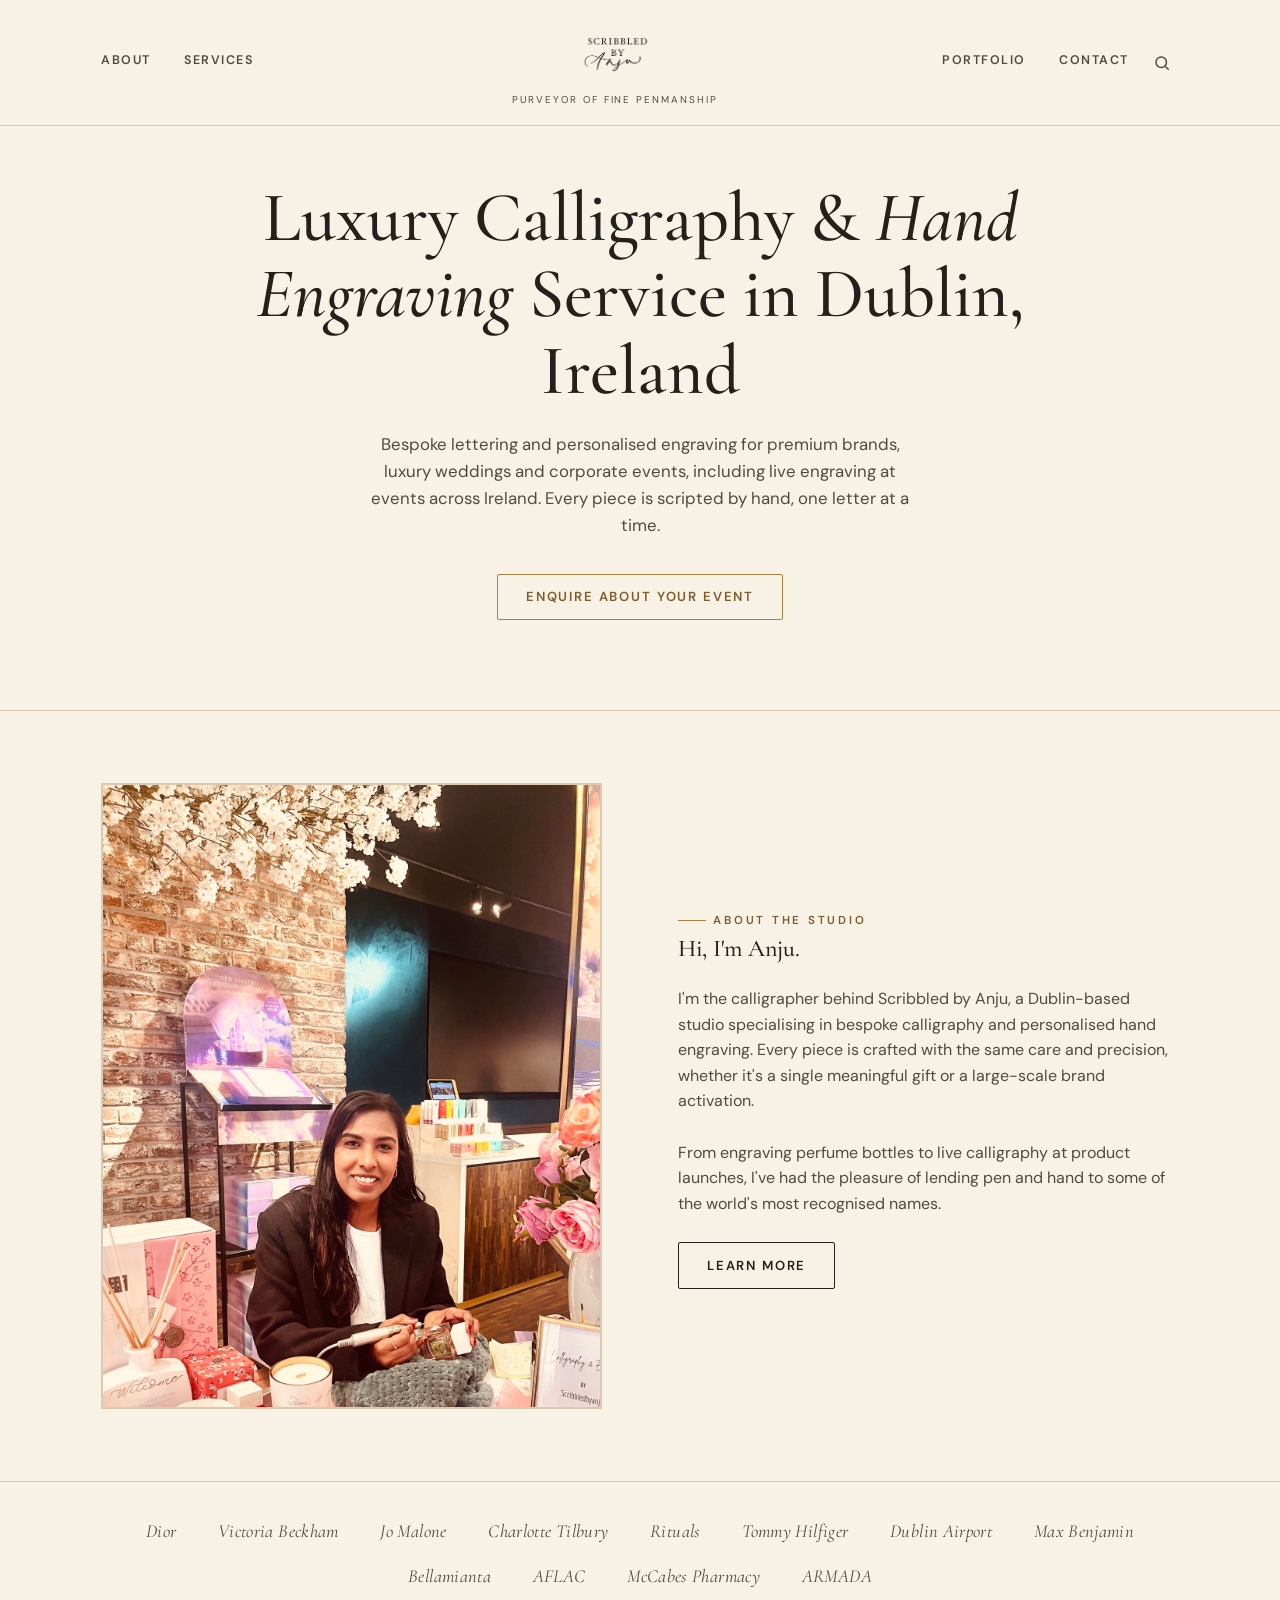
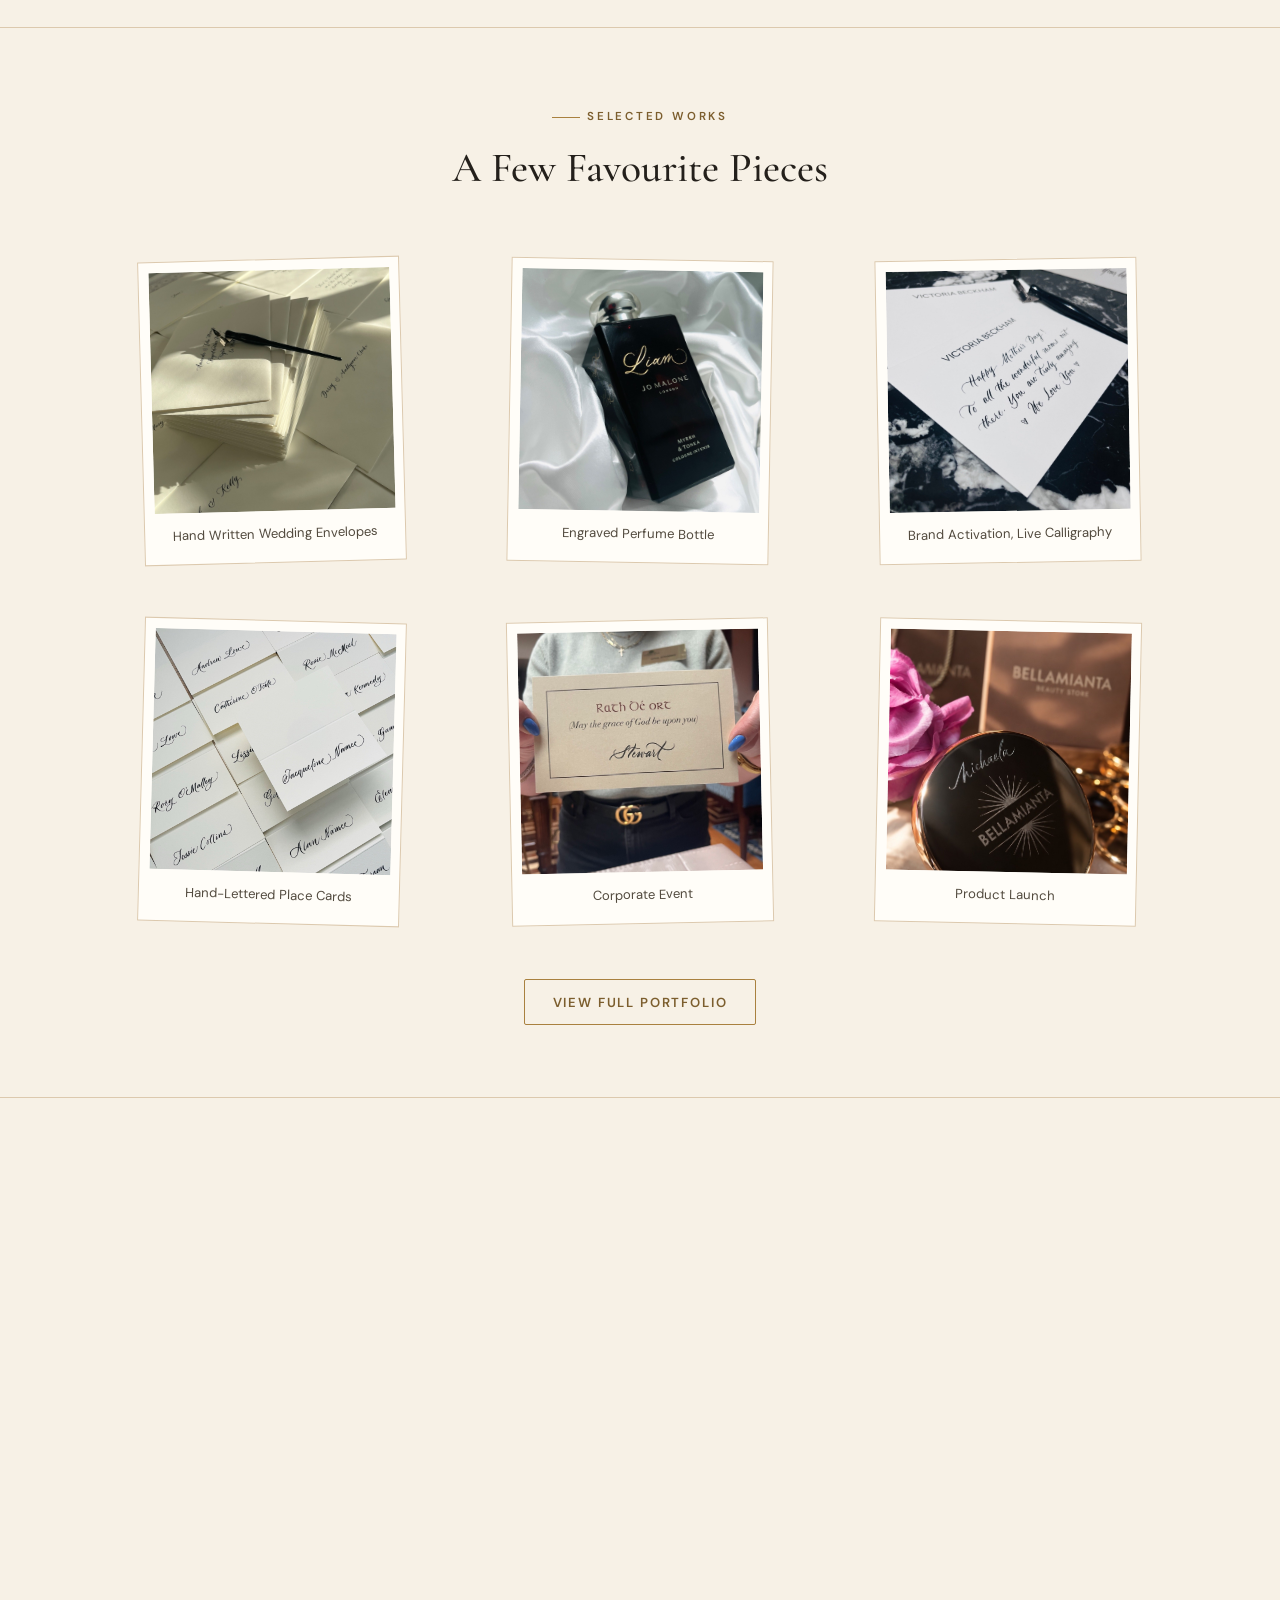
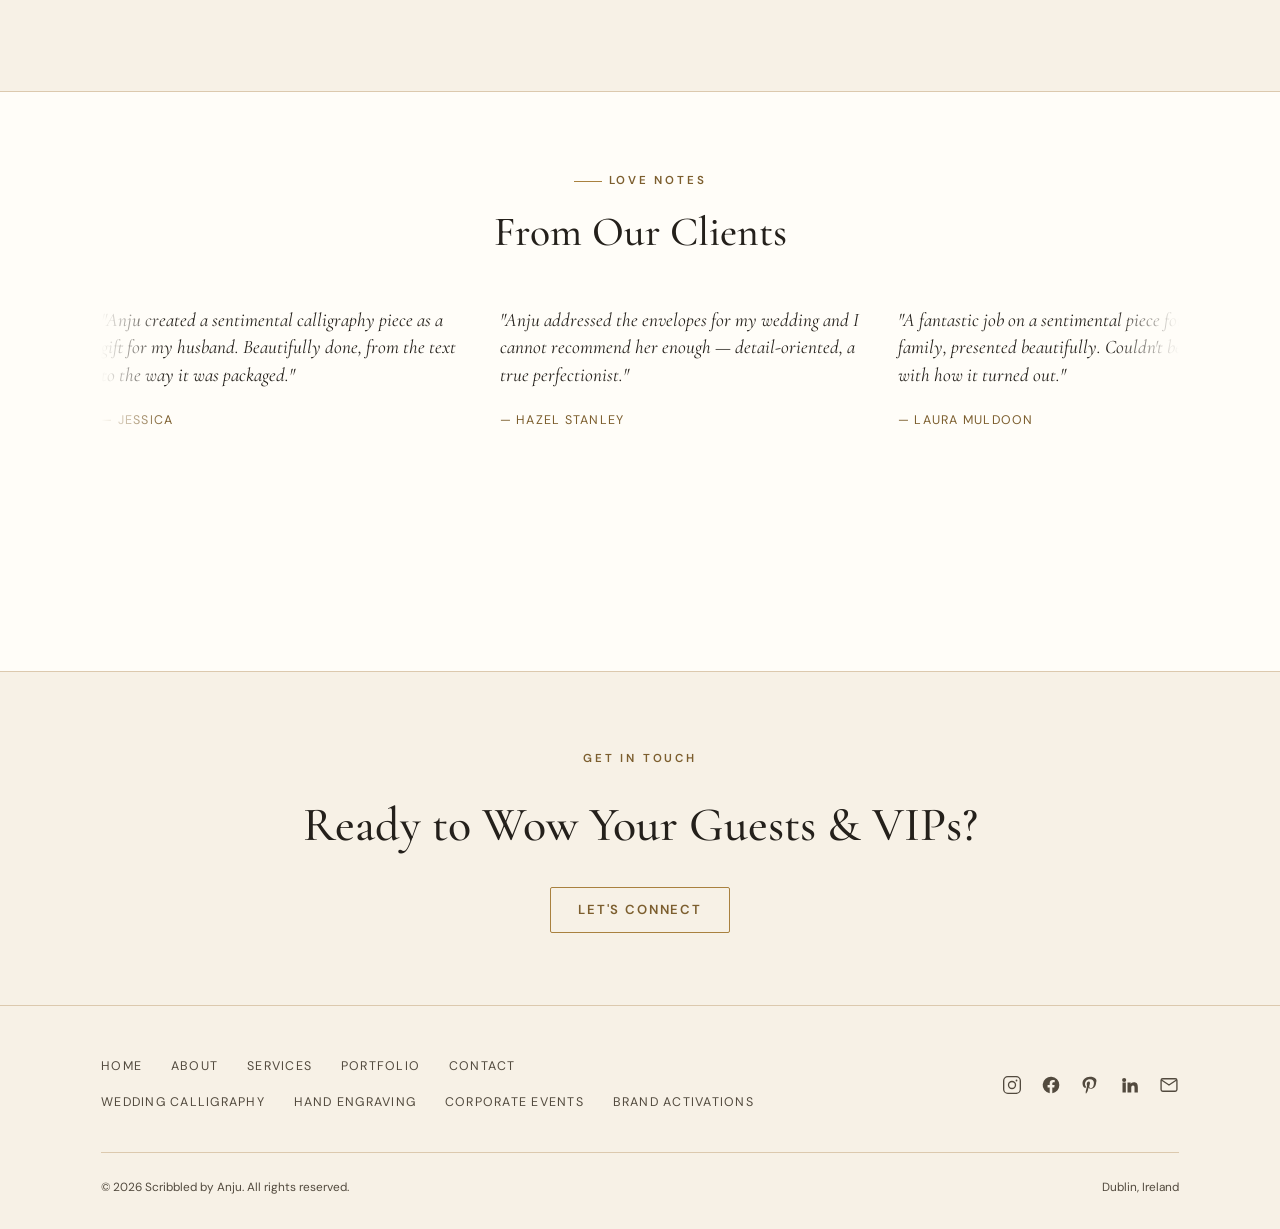
==== commit 2408f6dd: "Add site-wide client-side search (overlay, index, header icon)" ====
--- a/index.html
+++ b/index.html
@@ -154,9 +154,22 @@
       <a href="/portfolio">Portfolio</a>
       <a href="/contact">Contact</a>
     </div>
+    <button class="search-toggle" aria-label="Search"><svg viewBox="0 0 24 24" fill="none" stroke="currentColor" stroke-width="2"><circle cx="11" cy="11" r="7"/><line x1="21" y1="21" x2="16.65" y2="16.65"/></svg></button>
     <button class="nav-toggle" aria-label="Toggle menu"><span></span><span></span><span></span></button>
   </div>
 </header>
+
+<div class="search-overlay" aria-hidden="true">
+  <div class="search-panel">
+    <div class="search-field">
+      <svg viewBox="0 0 24 24" fill="none" stroke="currentColor" stroke-width="2"><circle cx="11" cy="11" r="7"/><line x1="21" y1="21" x2="16.65" y2="16.65"/></svg>
+      <input type="text" placeholder="Search services, portfolio, pages…" aria-label="Search the site">
+      <button class="search-close" aria-label="Close search">&times;</button>
+    </div>
+    <div class="search-results"></div>
+  </div>
+</div>
+
 
 <main>
 
@@ -369,6 +382,7 @@
   </div>
 </footer>
 
+<script src="assets/js/search-index.js"></script>
 <script src="assets/js/main.js"></script>
 </body>
 </html>
--- a/assets/css/style.css
+++ b/assets/css/style.css
@@ -129,6 +129,60 @@
   }
 }
 
+/* ---------- Search ---------- */
+.search-toggle{
+  display:flex; align-items:center; justify-content:center;
+  width:34px; height:34px; background:none; border:none; cursor:pointer;
+  color:var(--ink-soft); transition:color .25s ease; padding:0;
+}
+.search-toggle:hover{ color:var(--gold-deep); }
+.search-toggle svg{ width:18px; height:18px; display:block; }
+
+.search-overlay{
+  position:fixed; inset:0; z-index:100;
+  background:rgba(36,32,27,.55); backdrop-filter:blur(2px);
+  display:flex; align-items:flex-start; justify-content:center;
+  padding:clamp(1.2rem, 8vh, 6rem) 1rem 1rem;
+  opacity:0; visibility:hidden; transition:opacity .25s ease;
+}
+.search-overlay.is-open{ opacity:1; visibility:visible; }
+.search-panel{
+  background:var(--paper); width:100%; max-width:620px;
+  border:1px solid var(--line); border-radius:4px;
+  padding:1.5rem; max-height:76vh; display:flex; flex-direction:column;
+  box-shadow:0 20px 60px rgba(0,0,0,.25);
+  transform:translateY(-12px); transition:transform .25s ease;
+}
+.search-overlay.is-open .search-panel{ transform:translateY(0); }
+.search-field{
+  display:flex; align-items:center; gap:.7rem;
+  border-bottom:1px solid var(--line); padding-bottom:.9rem; margin-bottom:1rem;
+}
+.search-field svg{ width:18px; height:18px; color:var(--ink-soft); flex:none; }
+.search-field input{
+  flex:1; border:none; background:none; outline:none;
+  font-family:var(--body); font-size:1.05rem; color:var(--ink);
+}
+.search-field input::placeholder{ color:var(--ink-soft); opacity:.7; }
+.search-close{
+  background:none; border:none; cursor:pointer; color:var(--ink-soft);
+  font-size:1.3rem; line-height:1; padding:.2rem .3rem;
+}
+.search-close:hover{ color:var(--ink); }
+.search-results{ overflow-y:auto; display:flex; flex-direction:column; gap:.3rem; }
+.search-result{
+  display:block; padding:.75rem .6rem; border-radius:3px;
+  transition:background .2s ease;
+}
+.search-result:hover, .search-result.is-active{ background:var(--ivory); }
+.search-result .r-title{
+  font-family:var(--display); font-size:1.12rem; color:var(--ink); display:block;
+}
+.search-result .r-desc{
+  font-size:.86rem; color:var(--ink-soft); margin-top:.15rem; display:block;
+}
+.search-empty{ color:var(--ink-soft); font-size:.9rem; padding:.6rem; }
+
 /* ---------- Hero ---------- */
 .hero{
   position:relative; padding-block:clamp(2rem,6vh,4rem) clamp(3.5rem,10vh,7rem);
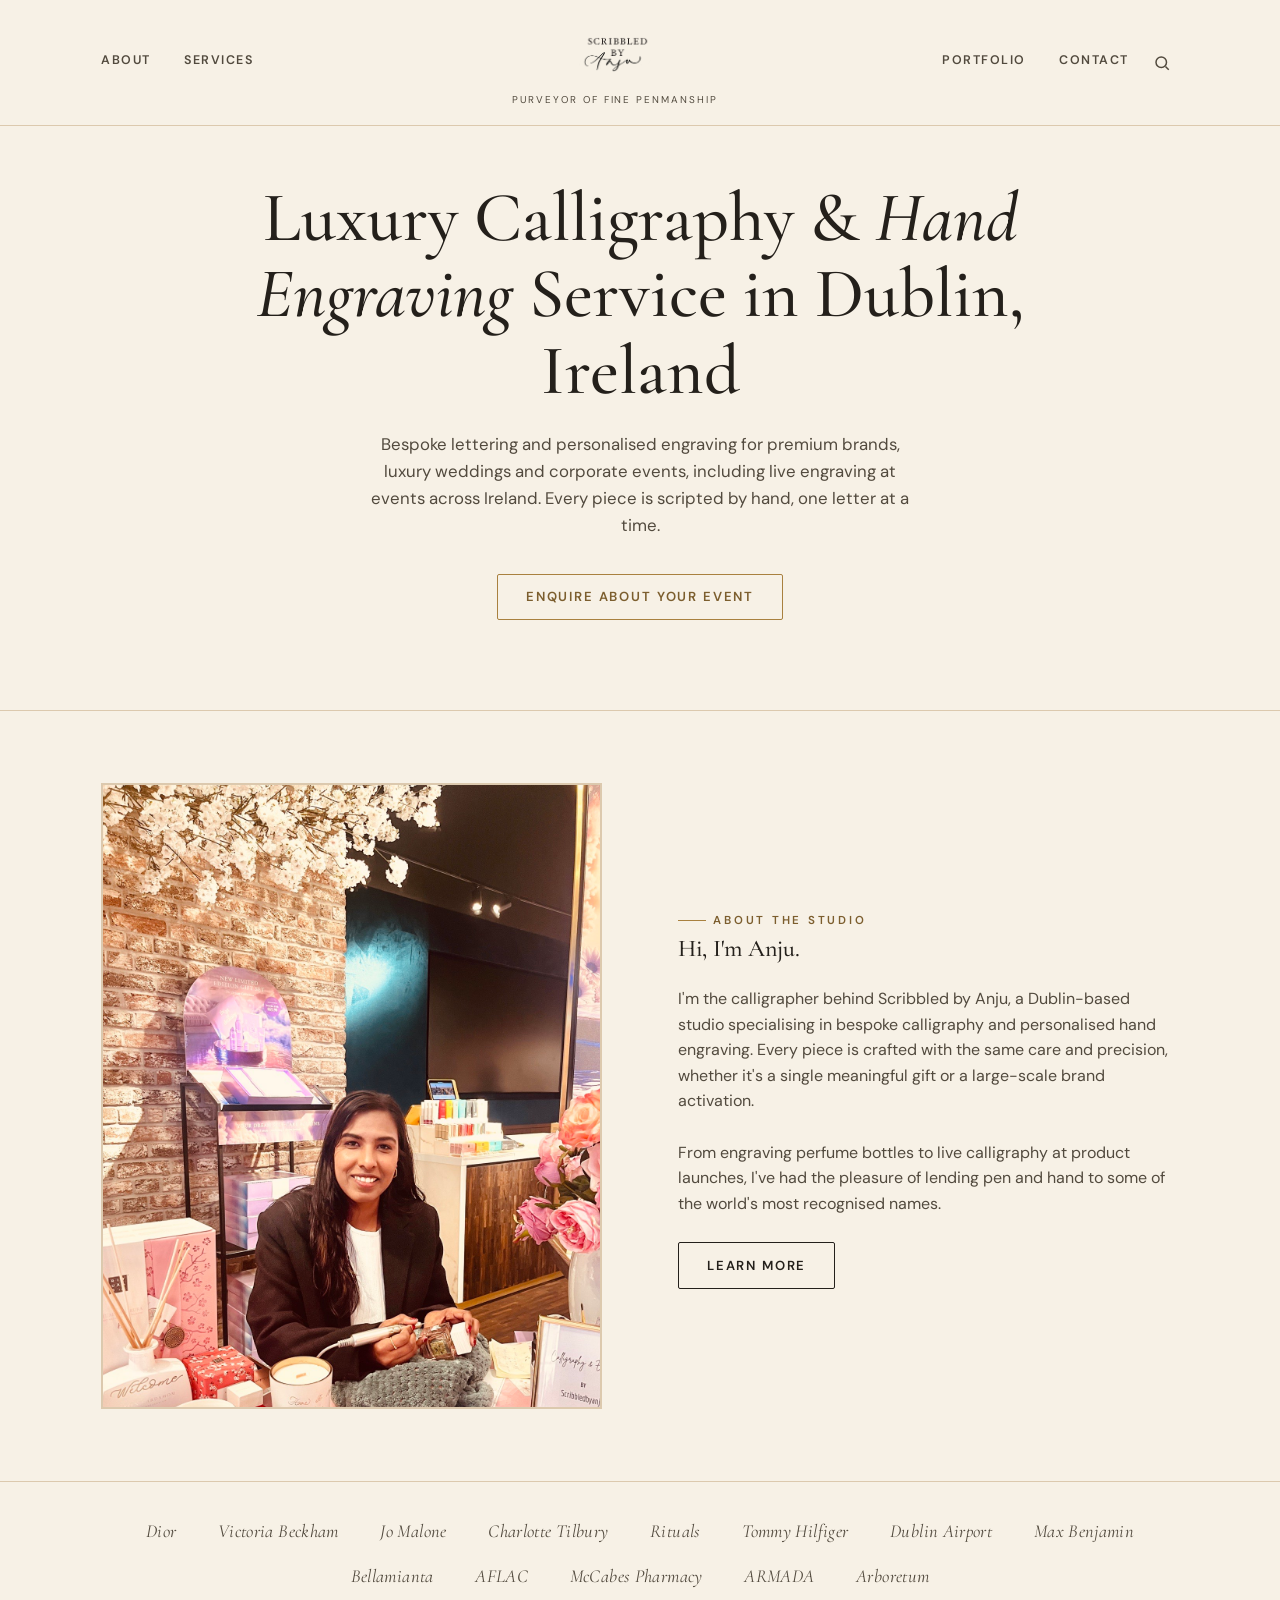
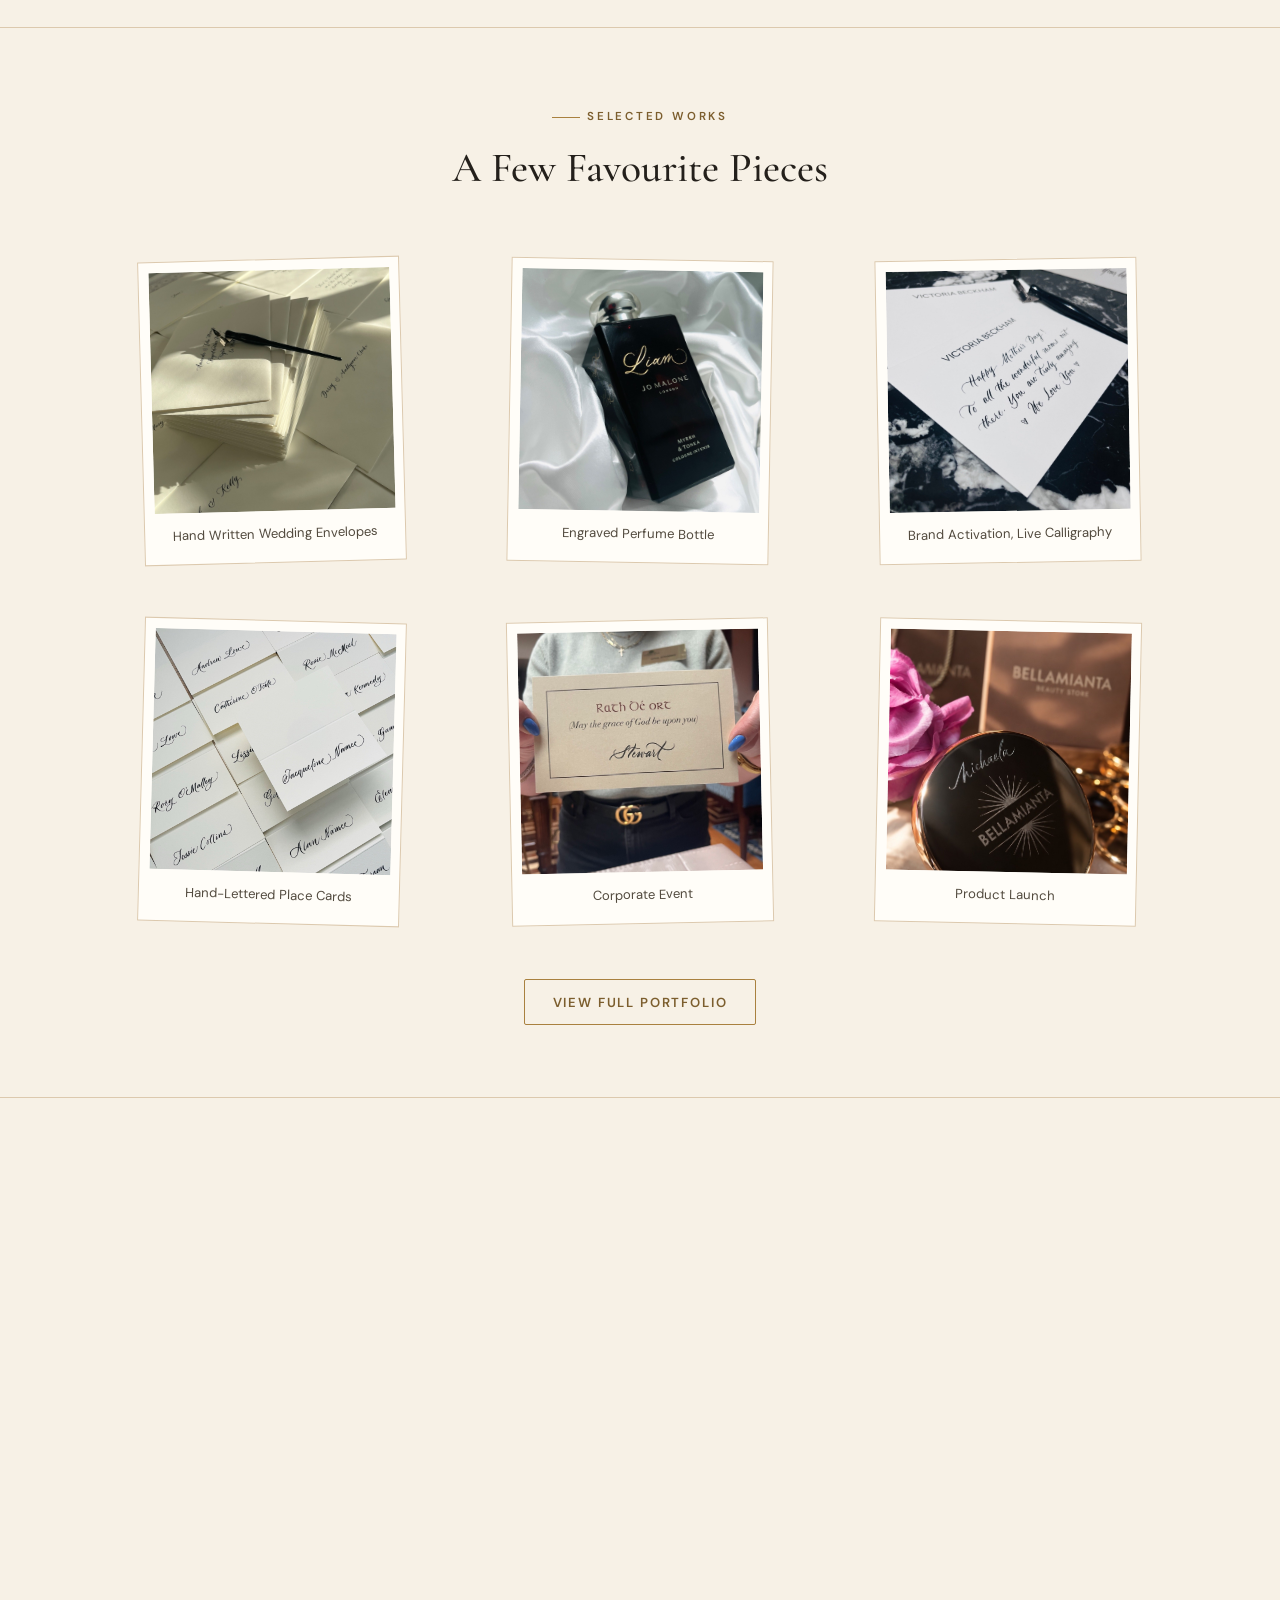
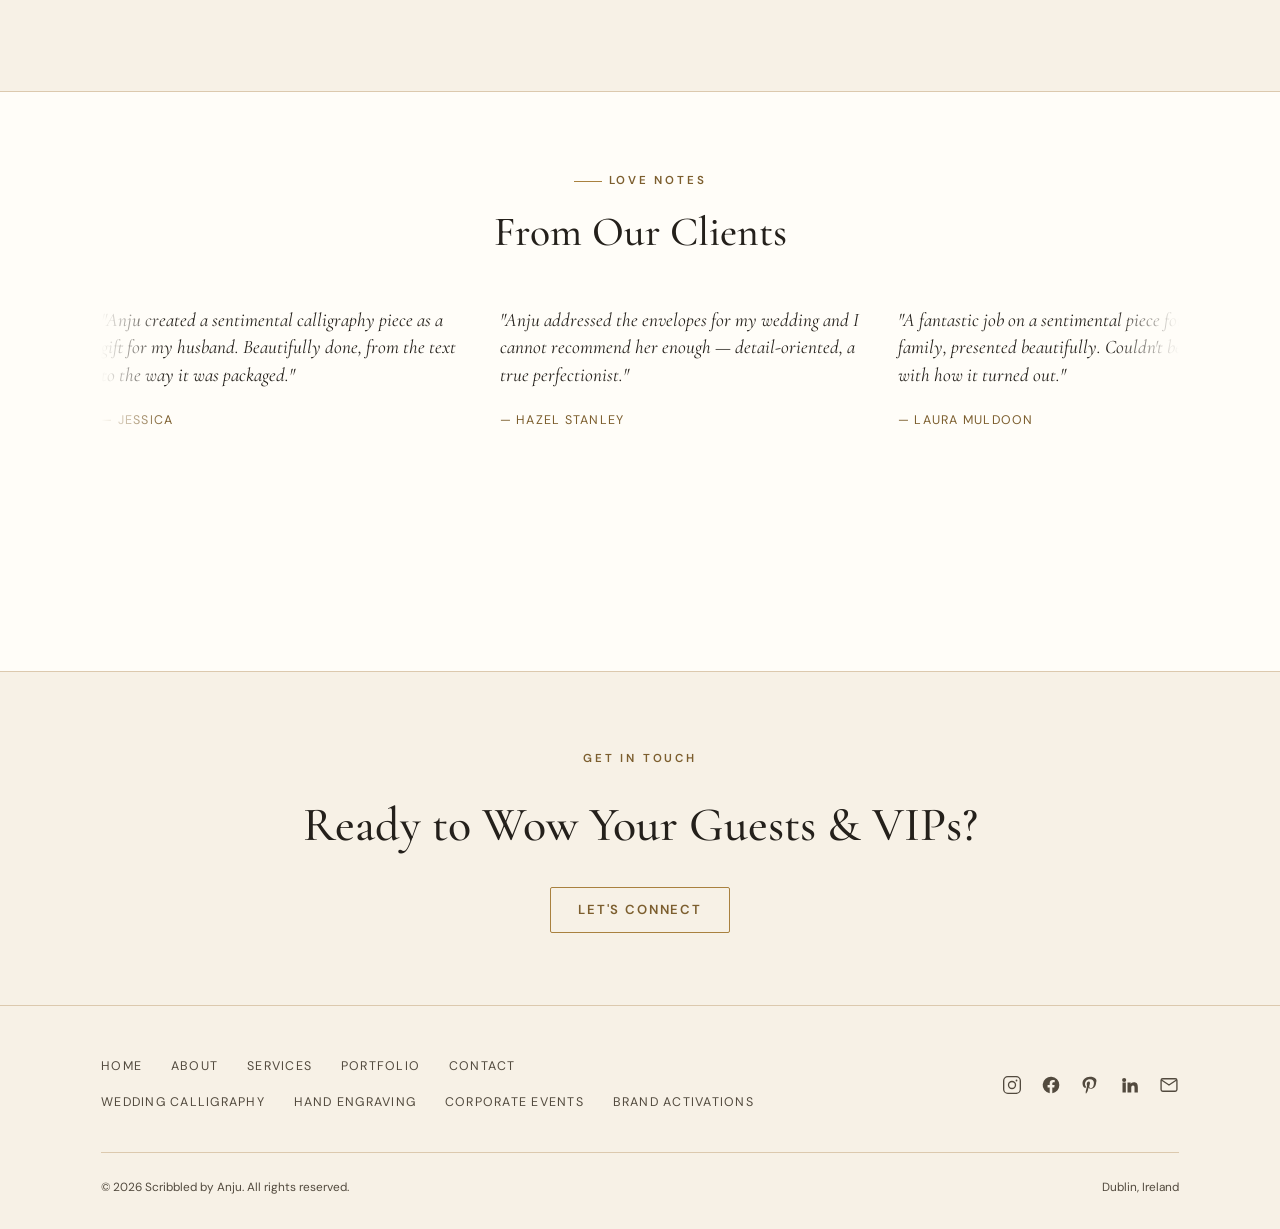
==== commit 1ab42132: "Add Arboretum to brands worked with (index, brand-activations, llms.txt)" ====
--- a/index.html
+++ b/index.html
@@ -214,6 +214,7 @@
       <span>AFLAC</span>
       <span>McCabes Pharmacy</span>
       <span>ARMADA</span>
+      <span>Arboretum</span>
     </div>
   </section>
 
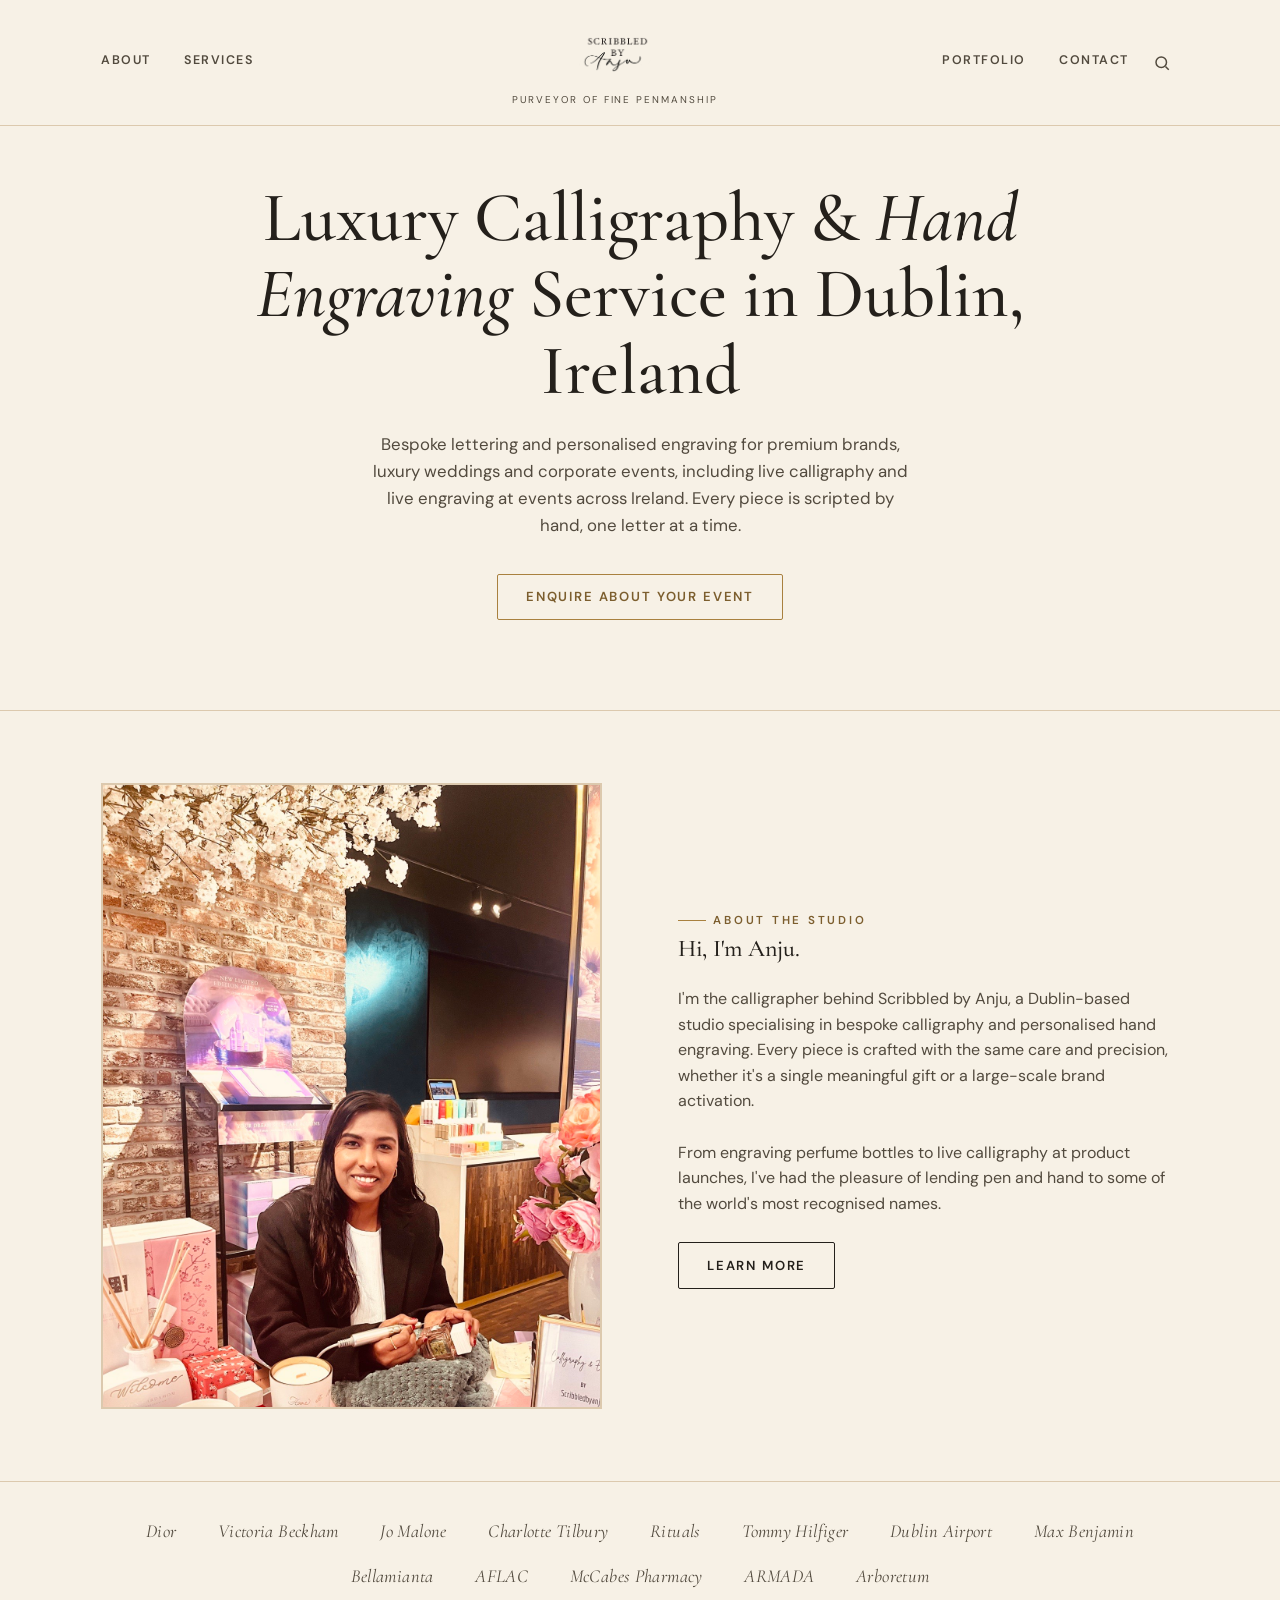
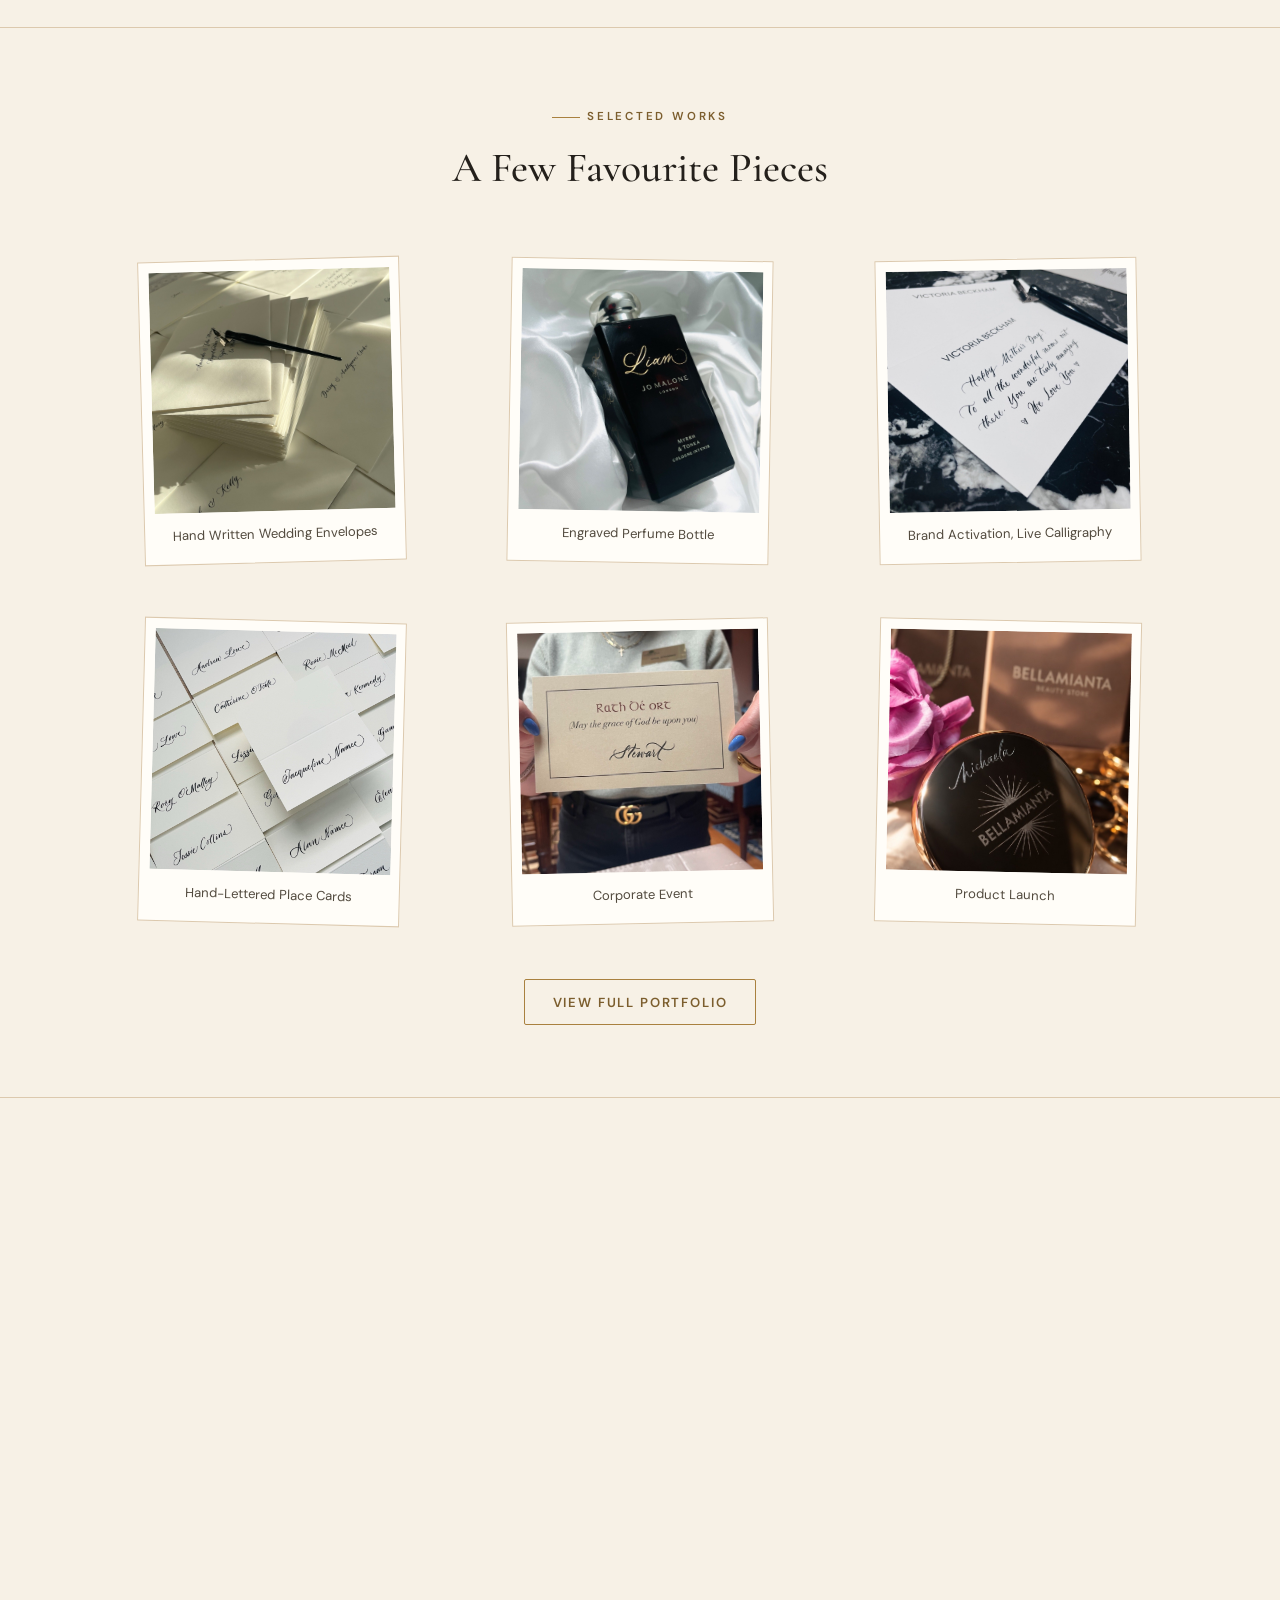
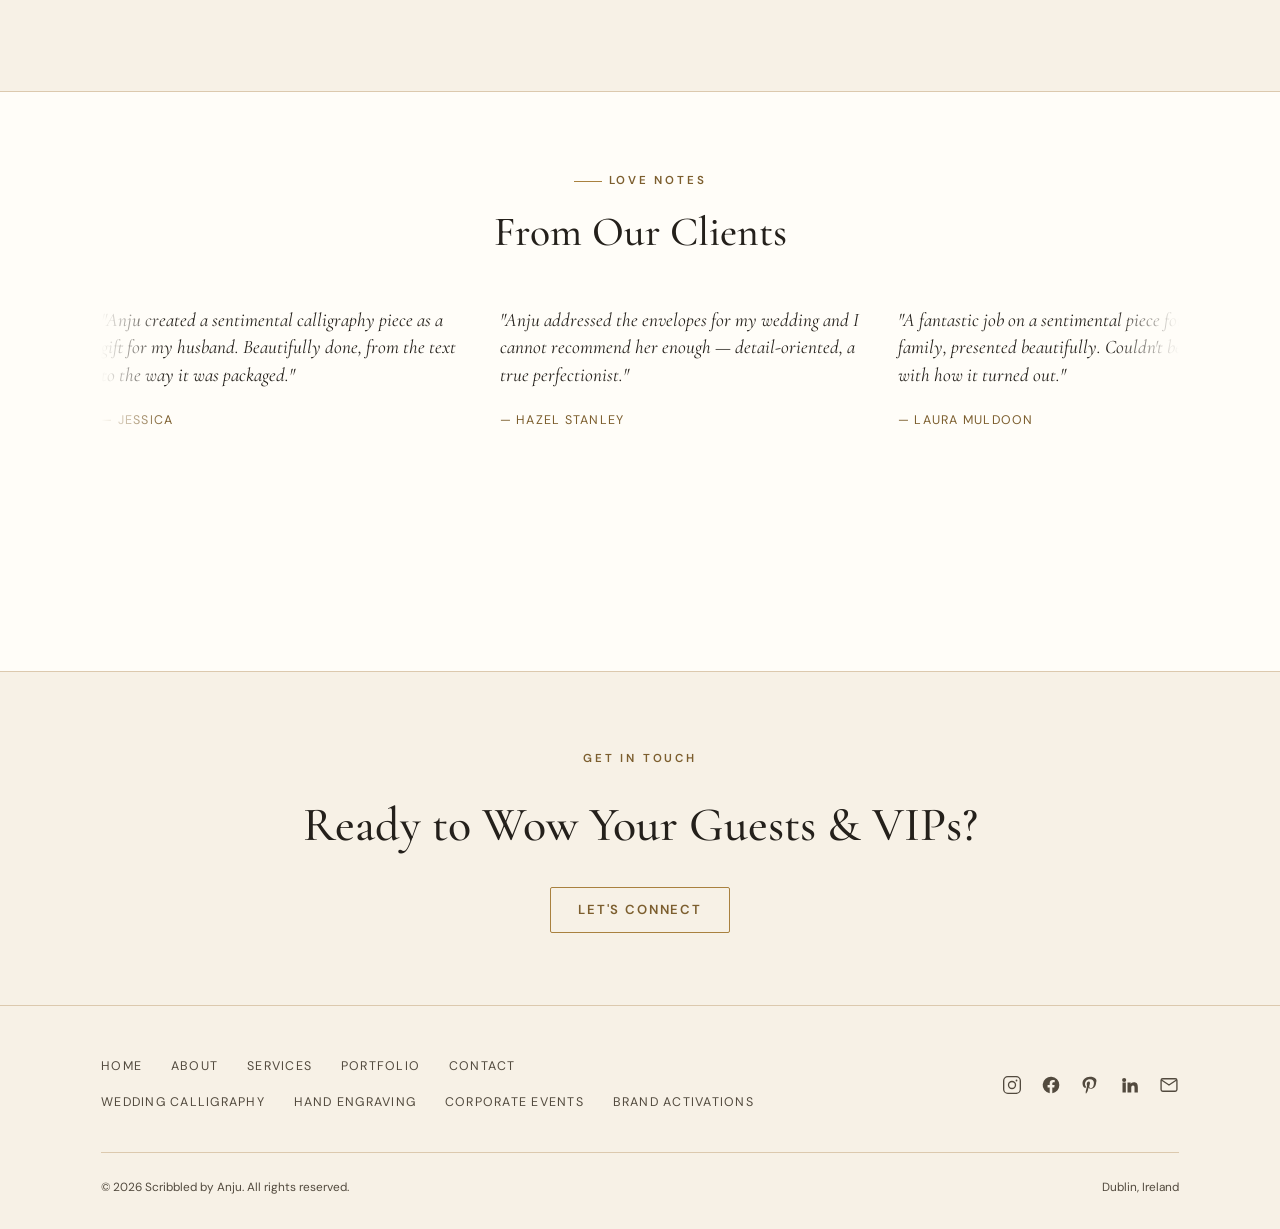
==== commit 13ee65f1: "Emphasise live calligraphy for event-related searches and copy" ====
--- a/index.html
+++ b/index.html
@@ -176,7 +176,7 @@
   <section class="hero">
     <div class="wrap">
       <h1>Luxury Calligraphy &amp; <em>Hand Engraving</em> Service in Dublin, Ireland</h1>
-      <p class="lede">Bespoke lettering and personalised engraving for premium brands, luxury weddings and corporate events, including live engraving at events across Ireland. Every piece is scripted by hand, one letter at a time.</p>
+      <p class="lede">Bespoke lettering and personalised engraving for premium brands, luxury weddings and corporate events, including live calligraphy and live engraving at events across Ireland. Every piece is scripted by hand, one letter at a time.</p>
       <a href="/contact" class="btn btn-gold">Enquire About Your Event</a>
     </div>
   </section>
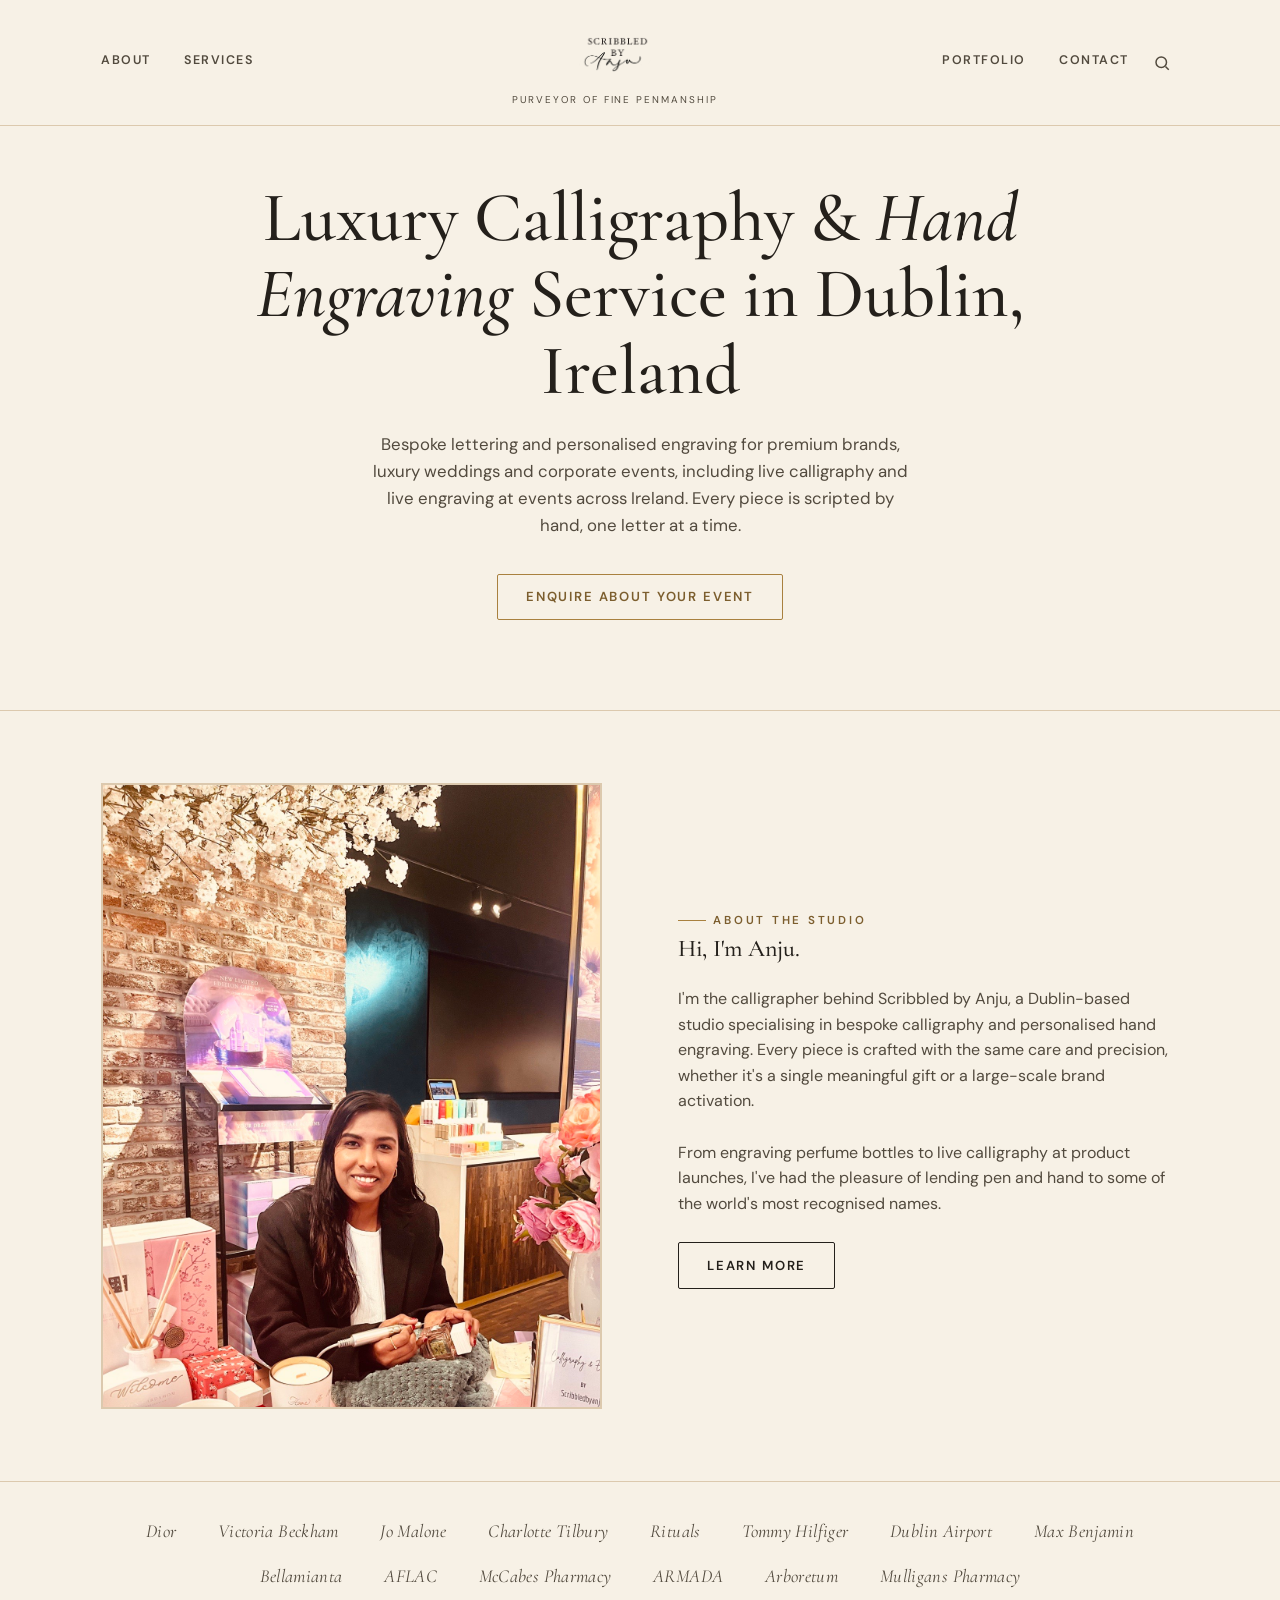
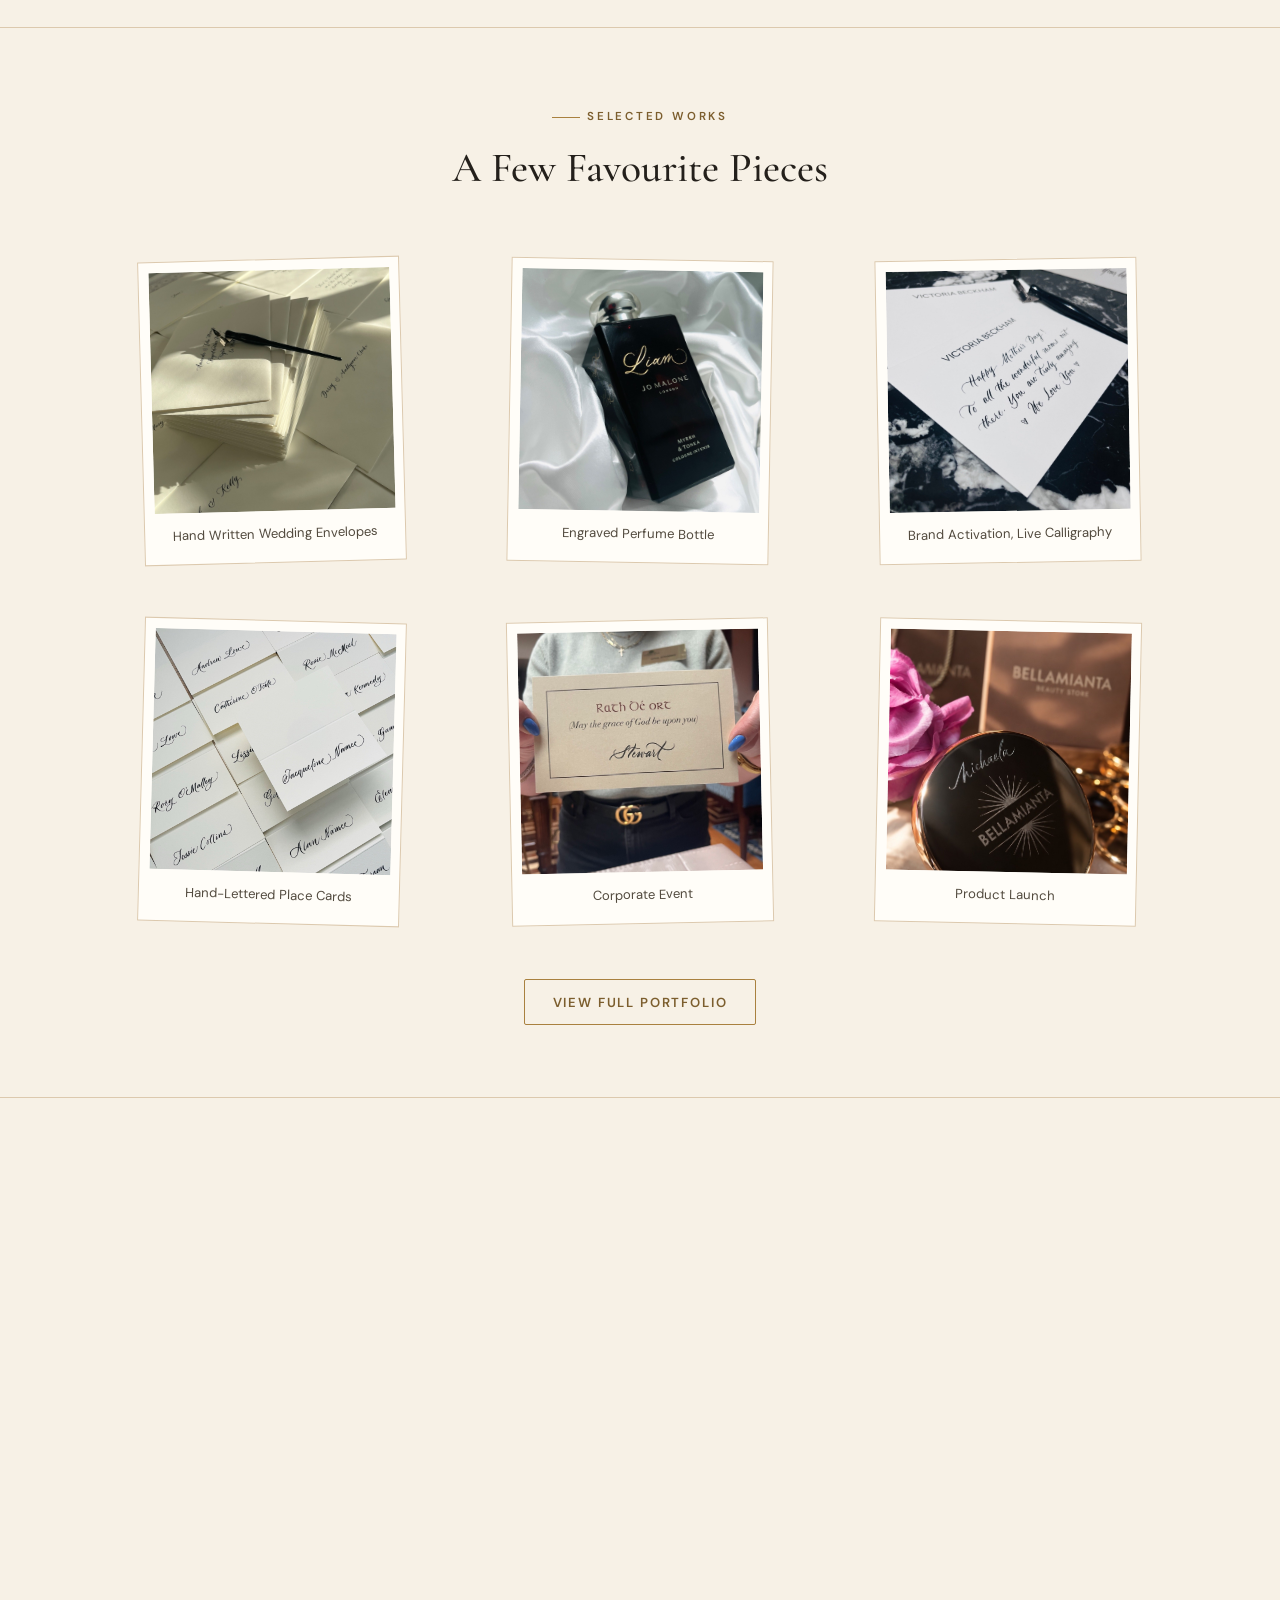
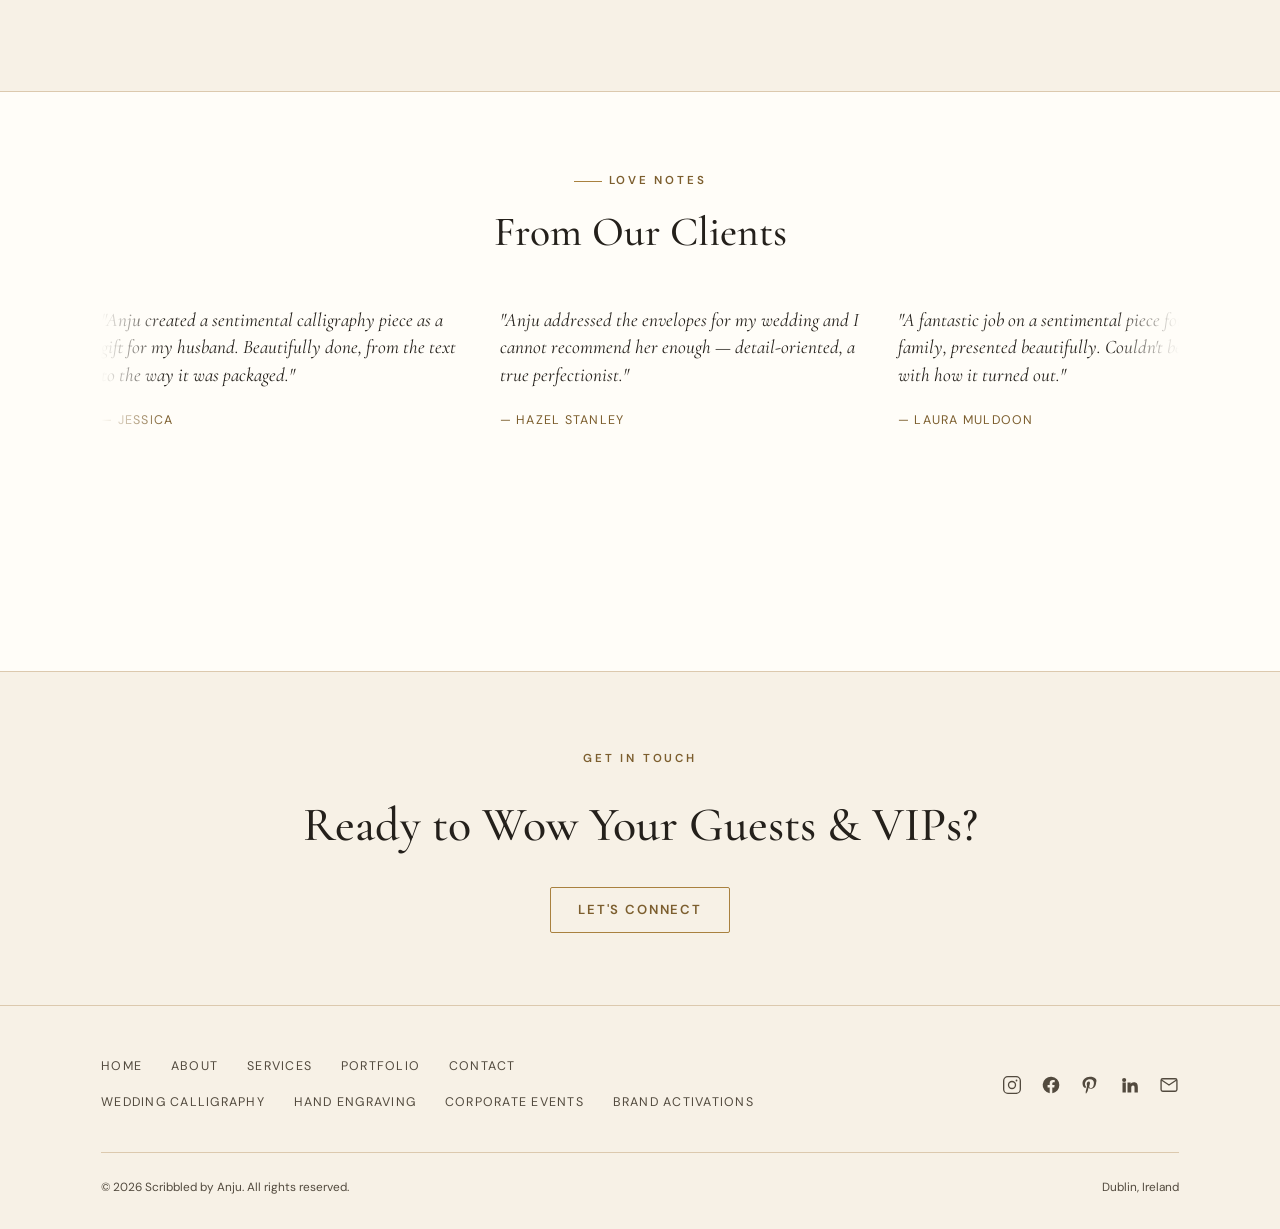
==== commit 0e3f70bb: "Add Mulligans Pharmacy to brand collaborator list" ====
--- a/index.html
+++ b/index.html
@@ -21,7 +21,11 @@
 <meta property="og:description" content="Bespoke calligraphy and hand engraving for premium brands, luxury weddings and corporate events. Live engraving and calligraphy across Dublin and Ireland.">
 <meta property="og:image" content="https://www.scribbledbyanju.com/assets/img/downloaded/frontpage-live-event.jpg">
 <meta property="og:url" content="https://www.scribbledbyanju.com/">
+<meta property="og:locale" content="en_IE">
 <meta name="twitter:card" content="summary_large_image">
+<meta name="twitter:title" content="Scribbled by Anju — Luxury Calligraphy &amp; Hand Engraving, Dublin">
+<meta name="twitter:description" content="Bespoke calligraphy and hand engraving for premium brands, luxury weddings and corporate events. Live engraving and calligraphy across Dublin and Ireland.">
+<meta name="twitter:image" content="https://www.scribbledbyanju.com/assets/img/downloaded/frontpage-live-event.jpg">
 <link rel="canonical" href="https://www.scribbledbyanju.com/">
 <link rel="stylesheet" href="assets/css/style.css">
 <script type="application/ld+json">
@@ -215,6 +219,7 @@
       <span>McCabes Pharmacy</span>
       <span>ARMADA</span>
       <span>Arboretum</span>
+      <span>Mulligans Pharmacy</span>
     </div>
   </section>
 
